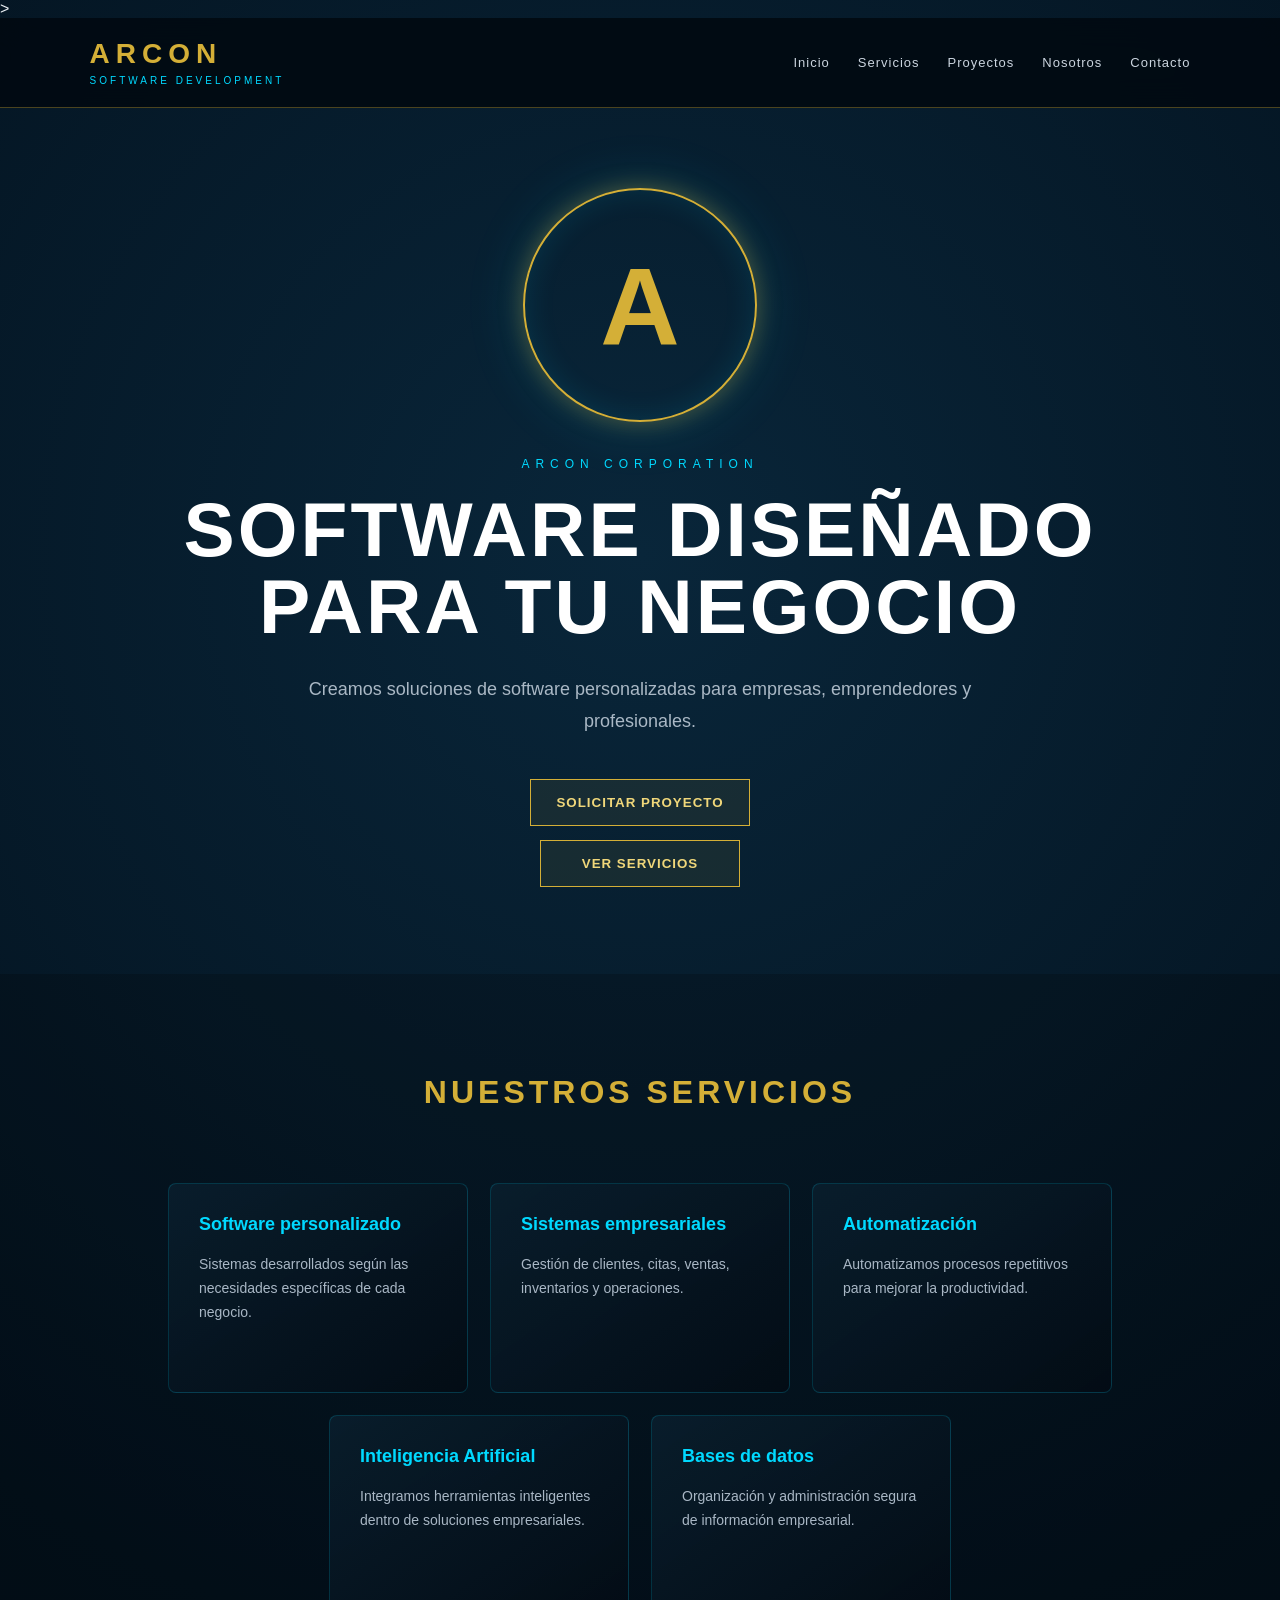
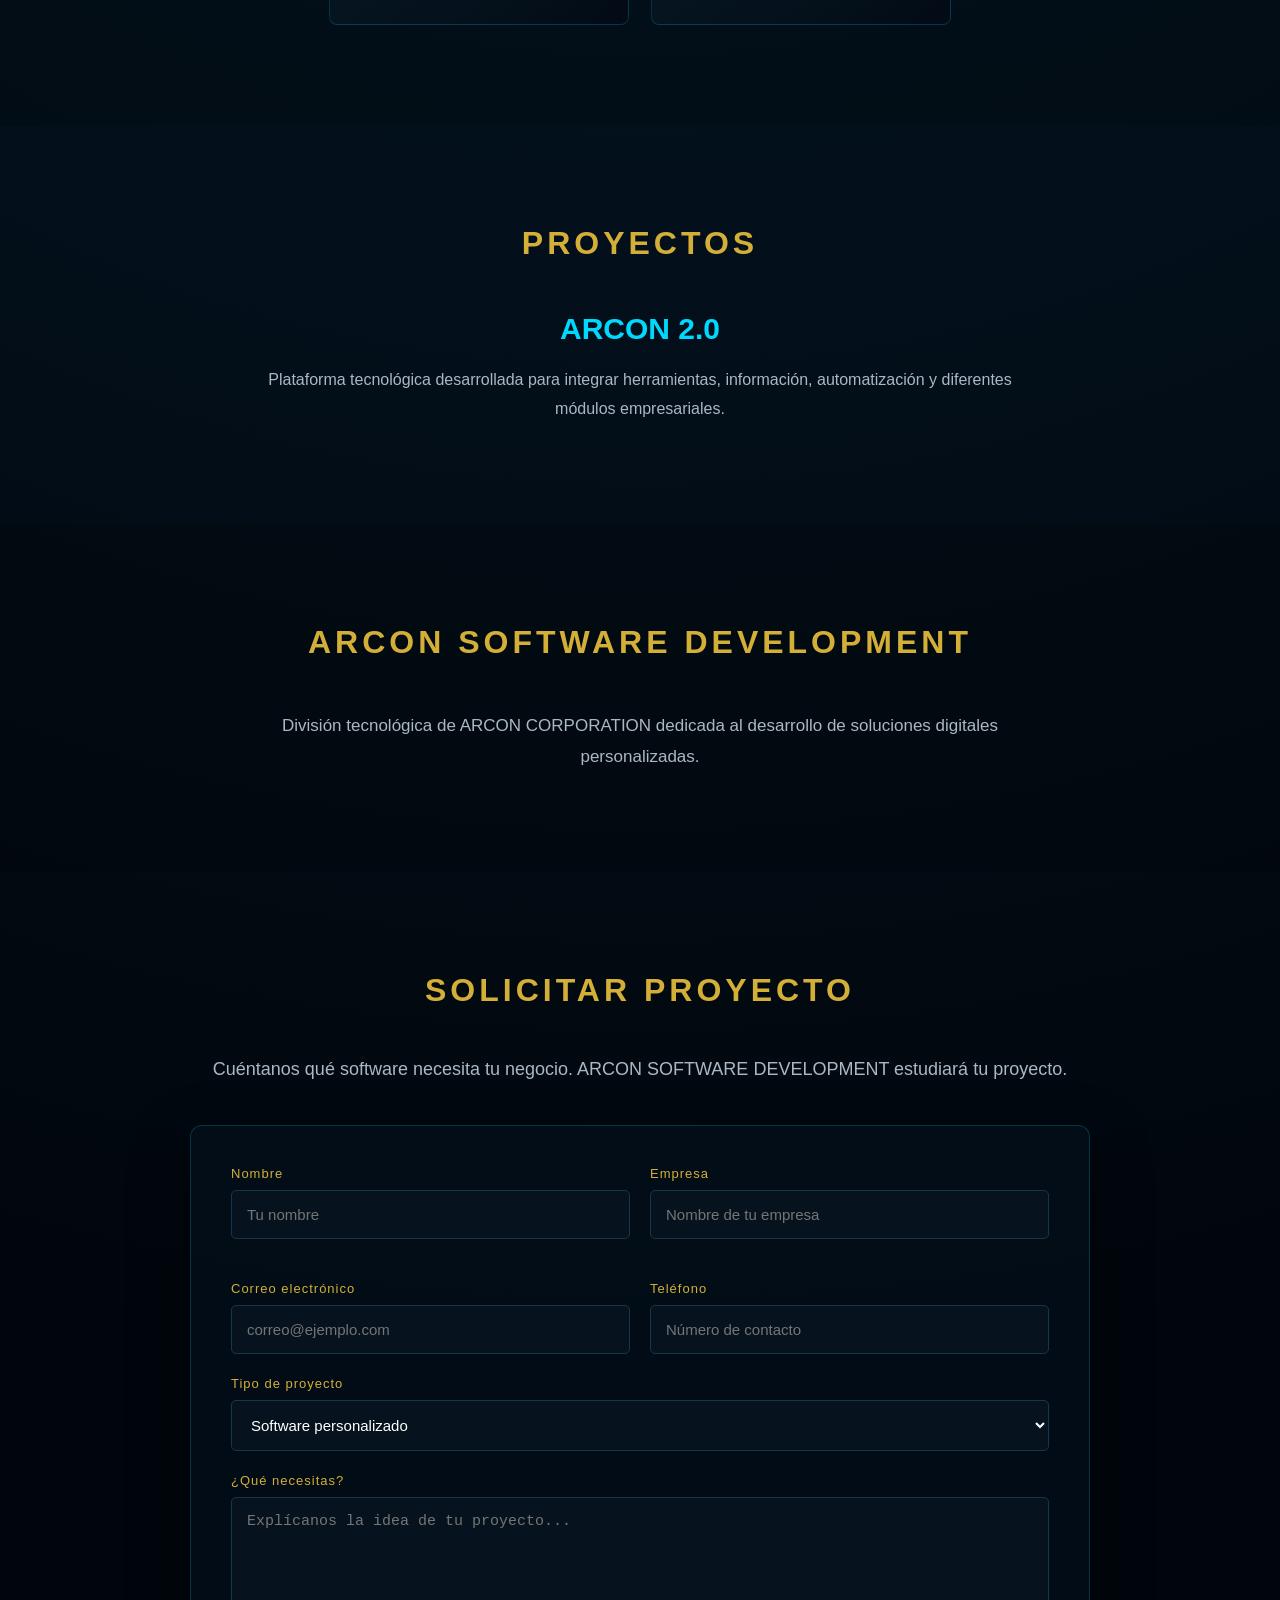
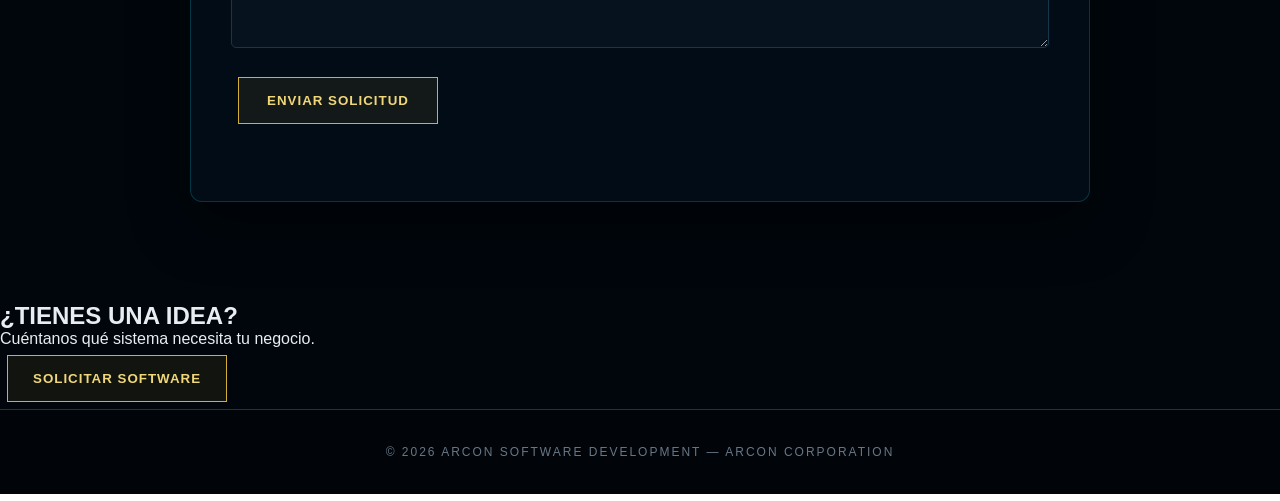
==== index.html @ f1abf3bc "Add files via upload" ====
<!DOCTYPE html>
<html lang="es">
<head>
<head>

    <meta charset="UTF-8">

    <meta
        name="viewport"
        content="width=device-width, initial-scale=1.0"
    >

    <title>
        ARCON Software Development | Software Personalizado
    </title>

    <meta
        name="description"
        content="ARCON Software Development desarrolla software personalizado, sistemas empresariales, automatización, bases de datos y soluciones tecnológicas para empresas y emprendedores."
    >

    <meta
        name="robots"
        content="index, follow"
    >

    <meta
        name="author"
        content="ARCON SOFTWARE DEVELOPMENT"
    >

    <link
        rel="canonical"
        href="https://maduroalcantaraempresasarcon-code.github.io/arcon-software/"
    >

    <!-- Open Graph -->

    <meta
        property="og:title"
        content="ARCON Software Development"
    >

    <meta
        property="og:description"
        content="Software personalizado y soluciones tecnológicas para empresas y emprendedores."
    >

    <meta
        property="og:type"
        content="website"
    >

    <meta
        property="og:url"
        content="https://maduroalcantaraempresasarcon-code.github.io/arcon-software/"
    >

    <!-- Diseño -->

    <link
        rel="stylesheet"
        href="style.css"
    >

</head>
    >
</head>

<body>

    <!-- ==========================================
         ARCON SOFTWARE DEVELOPMENT
         ========================================== -->

    <header>

        <div>
            <h2>ARCON</h2>
            <span>SOFTWARE DEVELOPMENT</span>
        </div>

        <nav>
            <a href="#inicio">Inicio</a>
            <a href="#servicios">Servicios</a>
            <a href="#proyectos">Proyectos</a>
            <a href="#nosotros">Nosotros</a>
            <a href="#contacto">Contacto</a>
        </nav>

    </header>


    <!-- PORTADA -->

    <main id="inicio">

        <section>

            <p>ARCON CORPORATION</p>

            <h1>
                SOFTWARE DISEÑADO
                PARA TU NEGOCIO
            </h1>

            <p>
                Creamos soluciones de software personalizadas
                para empresas, emprendedores y profesionales.
            </p>

            <button>
                SOLICITAR PROYECTO
            </button>

            <button>
                VER SERVICIOS
            </button>

        </section>


        <!-- SERVICIOS -->

        <section id="servicios">

            <h2>NUESTROS SERVICIOS</h2>

            <article>
                <h3>Software personalizado</h3>
                <p>
                    Sistemas desarrollados según las necesidades
                    específicas de cada negocio.
                </p>
            </article>

            <article>
                <h3>Sistemas empresariales</h3>
                <p>
                    Gestión de clientes, citas, ventas,
                    inventarios y operaciones.
                </p>
            </article>

            <article>
                <h3>Automatización</h3>
                <p>
                    Automatizamos procesos repetitivos para
                    mejorar la productividad.
                </p>
            </article>

            <article>
                <h3>Inteligencia Artificial</h3>
                <p>
                    Integramos herramientas inteligentes
                    dentro de soluciones empresariales.
                </p>
            </article>

            <article>
                <h3>Bases de datos</h3>
                <p>
                    Organización y administración segura
                    de información empresarial.
                </p>
            </article>

        </section>


        <!-- PROYECTOS -->

        <section id="proyectos">

            <h2>PROYECTOS</h2>

            <h3>ARCON 2.0</h3>

            <p>
                Plataforma tecnológica desarrollada para integrar
                herramientas, información, automatización y
                diferentes módulos empresariales.
            </p>

        </section>


        <!-- NOSOTROS -->

        <section id="nosotros">

            <h2>ARCON SOFTWARE DEVELOPMENT</h2>

            <p>
                División tecnológica de ARCON CORPORATION
                dedicada al desarrollo de soluciones digitales
                personalizadas.
            </p>

        </section>


        <!-- CONTACTO -->

        <section id="contacto">

    <h2>SOLICITAR PROYECTO</h2>

    <p>
        Cuéntanos qué software necesita tu negocio.
        ARCON SOFTWARE DEVELOPMENT estudiará tu proyecto.
    </p>

<form
    id="formProyecto"
    action="https://formsubmit.co/maduroalcantaraempresasarcon@gmail.com"
    method="POST"
<input
    type="hidden"
    name="_subject"
    value="Nueva solicitud - ARCON SOFTWARE DEVELOPMENT"
>

<input
    type="hidden"
    name="_template"
    value="table"
>

<input
    type="text"
    name="_honey"
    style="display:none"
>

        <div class="form-grid">

            <div class="campo">
                <label for="nombre">Nombre</label>
                <input
                    type="text"
                    id="nombre"
                    name="nombre"
                    placeholder="Tu nombre"
                    required
                >
            </div>

            <div class="campo">
                <label for="empresa">Empresa</label>
                <input
                    type="text"
                    id="empresa"
                    name="empresa"
                    placeholder="Nombre de tu empresa"
                >
            </div>

            <div class="campo">
                <label for="correo">Correo electrónico</label>
                <input
                    type="email"
                    id="correo"
                    name="correo"
                    placeholder="correo@ejemplo.com"
                    required
                >
            </div>

            <div class="campo">
                <label for="telefono">Teléfono</label>
                <input
                    type="tel"
                    id="telefono"
                    name="telefono"
                    placeholder="Número de contacto"
                >
            </div>

        </div>

        <div class="campo">

            <label for="tipoSoftware">
                Tipo de proyecto
            </label>

            <select id="tipoSoftware" name="tipoSoftware">

                <option>Software personalizado</option>
                <option>Sistema empresarial</option>
                <option>Automatización</option>
                <option>Base de datos</option>
                <option>Inteligencia Artificial</option>
                <option>Otro proyecto</option>

            </select>

        </div>

        <div class="campo">

            <label for="descripcion">
                ¿Qué necesitas?
            </label>

            <textarea
                id="descripcion"
                name="descripcion"
                rows="7"
                placeholder="Explícanos la idea de tu proyecto..."
                required
            ></textarea>

        </div>

        <button type="submit">
            ENVIAR SOLICITUD
        </button>

        <p id="mensajeFormulario"></p>

    </form>

</section>

            <h2>¿TIENES UNA IDEA?</h2>

            <p>
                Cuéntanos qué sistema necesita tu negocio.
            </p>

            <button>
                SOLICITAR SOFTWARE
            </button>

        </section>

    </main>


    <footer>

        <p>
            © 2026 ARCON SOFTWARE DEVELOPMENT
            — ARCON CORPORATION
        </p>

    </footer>

</body>
</html>
---- style.css ----
/* ==========================================================
   ARCON SOFTWARE DEVELOPMENT
   Corporate Web Interface
   ========================================================== */

* {
    margin: 0;
    padding: 0;
    box-sizing: border-box;
}

html {
    scroll-behavior: smooth;
}

body {
    background:
        radial-gradient(circle at 50% 15%, #09263a 0%, #03111d 35%, #01060c 75%);
    color: #e8edf2;
    font-family: Arial, Helvetica, sans-serif;
    min-height: 100vh;
}


/* ==========================================================
   HEADER
   ========================================================== */

header {
    min-height: 90px;

    display: flex;
    align-items: center;
    justify-content: space-between;

    padding: 18px 7%;

    background: rgba(2, 10, 18, 0.92);

    border-bottom: 1px solid rgba(212, 175, 55, 0.35);

    position: sticky;
    top: 0;
    z-index: 1000;

    backdrop-filter: blur(15px);
}

header h2 {
    color: #d4af37;
    font-size: 28px;
    letter-spacing: 6px;
}

header span {
    color: #00d9ff;
    font-size: 10px;
    letter-spacing: 3px;
}

nav {
    display: flex;
    gap: 28px;
}

nav a {
    color: #cbd5df;
    text-decoration: none;

    font-size: 13px;
    letter-spacing: 1px;

    transition: 0.3s;
}

nav a:hover {
    color: #00d9ff;
}


/* ==========================================================
   PORTADA
   ========================================================== */

#inicio {
    width: 100%;
}

#inicio > section:first-child {
    min-height: 720px;

    display: flex;
    flex-direction: column;

    align-items: center;
    justify-content: center;

    text-align: center;

    padding: 80px 20px;

    position: relative;
}


/* ARO TECNOLÓGICO */

#inicio > section:first-child::before {
    content: "A";

    width: 230px;
    height: 230px;

    display: flex;
    align-items: center;
    justify-content: center;

    margin-bottom: 35px;

    border-radius: 50%;

    border: 2px solid #d4af37;

    color: #d4af37;

    font-size: 110px;
    font-weight: bold;

    box-shadow:
        0 0 25px rgba(212, 175, 55, 0.35),
        0 0 60px rgba(0, 217, 255, 0.15),
        inset 0 0 30px rgba(0, 217, 255, 0.12);
}

#inicio > section:first-child > p:first-of-type {
    color: #00d9ff;

    font-size: 12px;
    letter-spacing: 6px;

    margin-bottom: 20px;
}

h1 {
    max-width: 950px;

    color: white;

    font-size: clamp(42px, 6vw, 80px);

    line-height: 1;

    letter-spacing: 3px;

    margin-bottom: 28px;
}

#inicio > section:first-child > p:nth-of-type(2) {
    max-width: 720px;

    color: #aab8c5;

    font-size: 18px;
    line-height: 1.8;

    margin-bottom: 35px;
}


/* ==========================================================
   BOTONES
   ========================================================== */

button {
    min-width: 200px;

    padding: 15px 25px;

    margin: 7px;

    border: 1px solid #d4af37;

    background: rgba(212, 175, 55, 0.08);

    color: #f0d77a;

    font-weight: bold;

    letter-spacing: 1px;

    cursor: pointer;

    transition: 0.3s;
}

button:hover {
    background: #d4af37;
    color: #05080c;

    box-shadow: 0 0 25px rgba(212, 175, 55, 0.45);

    transform: translateY(-3px);
}


/* ==========================================================
   SECCIONES
   ========================================================== */

#servicios,
#proyectos,
#nosotros,
#contacto {
    padding: 100px 8%;
}

section > h2 {
    color: #d4af37;

    text-align: center;

    font-size: 32px;

    letter-spacing: 4px;

    margin-bottom: 50px;
}


/* ==========================================================
   SERVICIOS
   ========================================================== */

#servicios {
    background: rgba(0, 0, 0, 0.20);

    display: flex;
    flex-wrap: wrap;

    justify-content: center;

    gap: 22px;
}

#servicios h2 {
    width: 100%;
}

#servicios article {
    width: 300px;
    min-height: 210px;

    padding: 30px;

    background:
        linear-gradient(
            145deg,
            rgba(10, 31, 46, 0.85),
            rgba(3, 12, 21, 0.95)
        );

    border: 1px solid rgba(0, 217, 255, 0.18);

    border-radius: 8px;

    transition: 0.35s;
}

#servicios article:hover {
    transform: translateY(-8px);

    border-color: #d4af37;

    box-shadow:
        0 15px 35px rgba(0, 0, 0, 0.35),
        0 0 20px rgba(0, 217, 255, 0.08);
}

#servicios h3 {
    color: #00d9ff;

    font-size: 18px;

    margin-bottom: 18px;
}

#servicios article p {
    color: #a9b7c5;

    line-height: 1.7;

    font-size: 14px;
}


/* ==========================================================
   PROYECTOS
   ========================================================== */

#proyectos {
    text-align: center;
}

#proyectos h3 {
    color: #00d9ff;

    font-size: 30px;

    margin-bottom: 20px;
}

#proyectos p {
    max-width: 750px;

    margin: auto;

    color: #aab8c5;

    line-height: 1.8;
}


/* ==========================================================
   NOSOTROS
   ========================================================== */

#nosotros {
    text-align: center;

    background: rgba(0, 0, 0, 0.18);
}

#nosotros p {
    max-width: 760px;

    margin: auto;

    color: #aab8c5;

    font-size: 17px;

    line-height: 1.8;
}


/* ==========================================================
   CONTACTO
   ========================================================== */

#contacto {
    text-align: center;
}

#contacto p {
    color: #aab8c5;

    font-size: 18px;

    margin-bottom: 30px;
}


/* ==========================================================
   FOOTER
   ========================================================== */

footer {
    padding: 35px;

    text-align: center;

    background: #01050a;

    border-top: 1px solid rgba(212, 175, 55, 0.25);

    color: #687786;

    font-size: 12px;

    letter-spacing: 2px;
}


/* ==========================================================
   CELULARES
   ========================================================== */

@media (max-width: 800px) {

    header {
        flex-direction: column;
        gap: 20px;
    }

    nav {
        flex-wrap: wrap;
        justify-content: center;

        gap: 15px;
    }

    #inicio > section:first-child::before {
        width: 170px;
        height: 170px;

        font-size: 80px;
    }

    h1 {
        font-size: 42px;
    }

    #servicios,
    #proyectos,
    #nosotros,
    #contacto {
        padding: 70px 20px;
    }

    #servicios article {
        width: 100%;
        max-width: 420px;
    }
}

/* ==========================================================
   FORMULARIO DE PROYECTOS
   ========================================================== */

#formProyecto {
    width: 100%;
    max-width: 900px;

    margin: 45px auto 0;

    padding: 40px;

    text-align: left;

    background: rgba(3, 15, 25, 0.85);

    border: 1px solid rgba(0, 217, 255, 0.20);

    border-radius: 12px;

    box-shadow: 0 20px 60px rgba(0, 0, 0, 0.35);
}

.form-grid {
    display: grid;

    grid-template-columns:
        repeat(2, minmax(0, 1fr));

    gap: 20px;
}

.campo {
    display: flex;
    flex-direction: column;

    margin-bottom: 22px;
}

.campo label {
    color: #d4af37;

    margin-bottom: 9px;

    font-size: 13px;

    letter-spacing: 1px;
}

.campo input,
.campo select,
.campo textarea {
    width: 100%;

    padding: 15px;

    background: #06131e;

    border: 1px solid #17364a;

    border-radius: 5px;

    color: white;

    font-size: 15px;

    outline: none;

    transition: 0.3s;
}

.campo input:focus,
.campo select:focus,
.campo textarea:focus {
    border-color: #00d9ff;

    box-shadow:
        0 0 15px rgba(0, 217, 255, 0.12);
}

.campo textarea {
    resize: vertical;
}

#mensajeFormulario {
    margin-top: 20px;

    color: #00d9ff;

    text-align: center;
}

@media (max-width: 700px) {

    .form-grid {
        grid-template-columns: 1fr;
    }

    #formProyecto {
        padding: 25px;
    }
}
/* ==========================================================
   ARCON SOFTWARE
   PÁGINA DE CONFIRMACIÓN
   ========================================================== */

.pagina-gracias {
    min-height: 100vh;

    display: flex;
    align-items: center;
    justify-content: center;

    padding: 30px;

    background:
        radial-gradient(
            circle at center,
            #09263a 0%,
            #03111d 40%,
            #01060c 80%
        );
}

.confirmacion-arcon {
    width: 100%;
    max-width: 750px;

    padding: 60px 40px;

    text-align: center;

    background: rgba(3, 15, 25, 0.88);

    border: 1px solid rgba(212, 175, 55, 0.35);

    border-radius: 15px;

    box-shadow:
        0 25px 80px rgba(0, 0, 0, 0.50),
        0 0 40px rgba(0, 217, 255, 0.08);
}

.logo-confirmacion {
    width: 110px;
    height: 110px;

    margin: 0 auto 25px;

    display: flex;
    align-items: center;
    justify-content: center;

    border: 2px solid #d4af37;
    border-radius: 50%;

    color: #d4af37;

    font-size: 55px;
    font-weight: bold;

    box-shadow:
        0 0 30px rgba(212, 175, 55, 0.25);
}

.corporation {
    color: #00d9ff;

    font-size: 11px;
    letter-spacing: 5px;

    margin-bottom: 20px;
}

.confirmacion-arcon h1 {
    color: #ffffff;

    font-size: clamp(32px, 6vw, 55px);

    letter-spacing: 3px;

    margin-bottom: 25px;
}

.check-arcon {
    color: #00d9ff;

    font-size: 55px;

    margin-bottom: 25px;
}

.mensaje-confirmacion {
    color: #d5dee6;

    font-size: 18px;

    line-height: 1.7;

    margin-bottom: 15px;
}

.mensaje-confirmacion strong {
    color: #d4af37;
}

.mensaje-secundario {
    max-width: 600px;

    margin: 0 auto 40px;

    color: #8999a8;

    line-height: 1.8;
}

.boton-arcon {
    display: inline-block;

    padding: 16px 30px;

    border: 1px solid #d4af37;

    color: #f0d77a;

    text-decoration: none;

    font-size: 13px;
    font-weight: bold;

    letter-spacing: 2px;

    transition: 0.3s;
}

.boton-arcon:hover {
    background: #d4af37;

    color: #05080c;

    box-shadow:
        0 0 25px rgba(212, 175, 55, 0.40);

    transform: translateY(-3px);
}
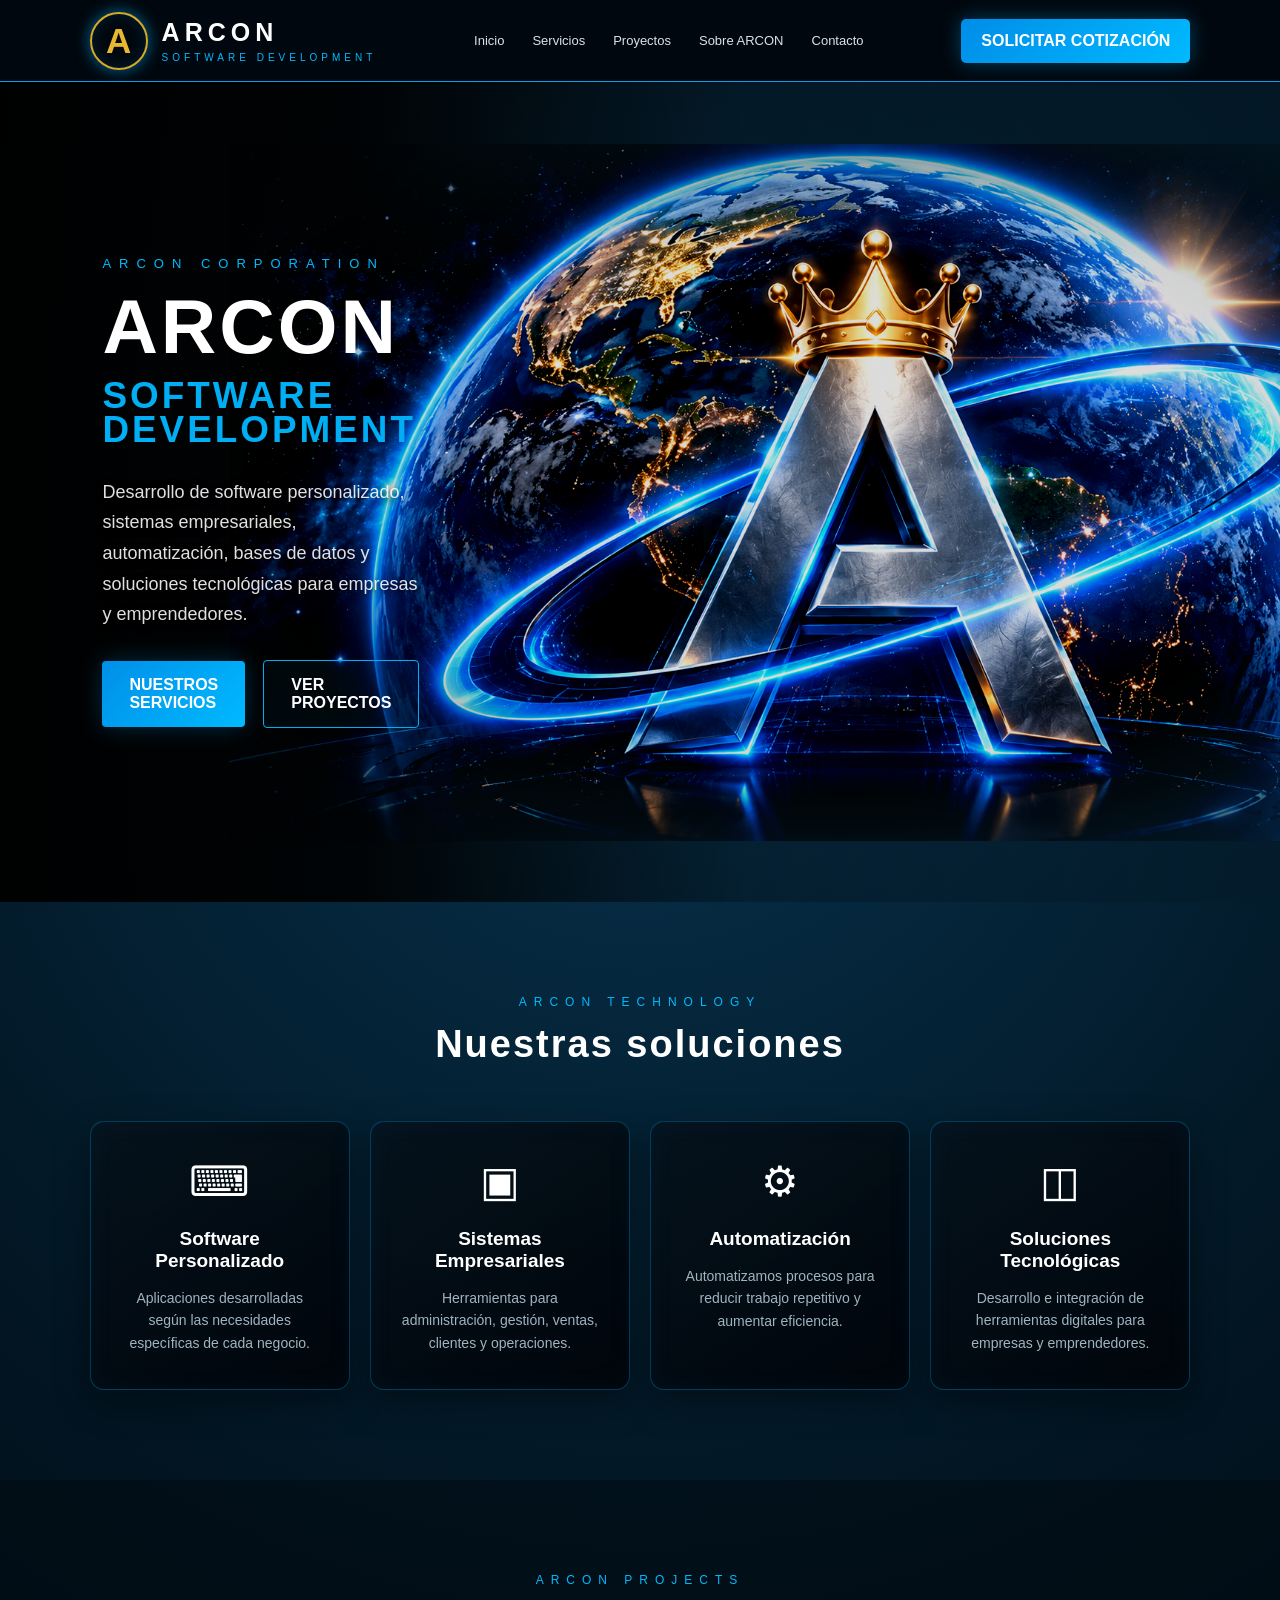
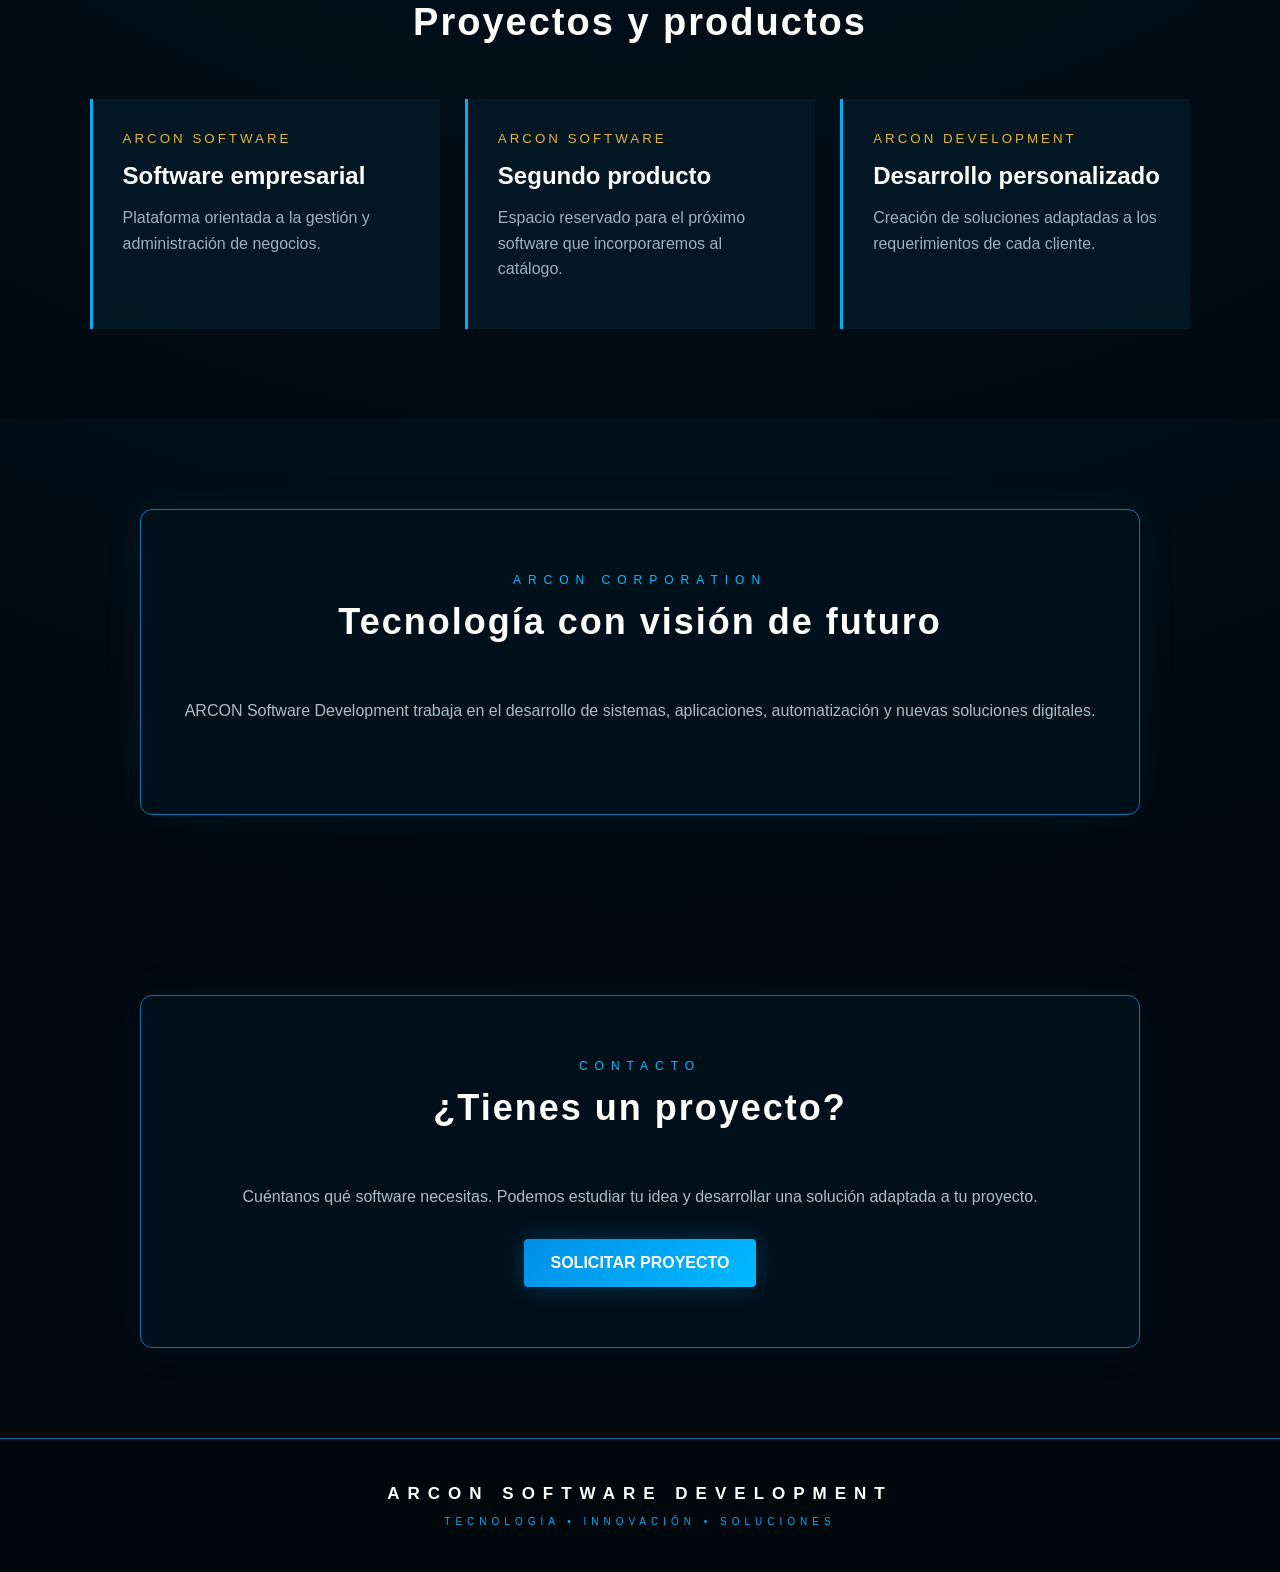
==== commit 67f46572: "Publicar nueva version ARCON Software Development" ====
--- a/index.html
+++ b/index.html
@@ -1,353 +1,899 @@
-<!DOCTYPE html>
-<html lang="es">
-<head>
-<head>
-
-    <meta charset="UTF-8">
-
-    <meta
-        name="viewport"
-        content="width=device-width, initial-scale=1.0"
-    >
-
-    <title>
-        ARCON Software Development | Software Personalizado
-    </title>
-
-    <meta
-        name="description"
-        content="ARCON Software Development desarrolla software personalizado, sistemas empresariales, automatización, bases de datos y soluciones tecnológicas para empresas y emprendedores."
-    >
-
-    <meta
-        name="robots"
-        content="index, follow"
-    >
-
-    <meta
-        name="author"
-        content="ARCON SOFTWARE DEVELOPMENT"
-    >
-
-    <link
-        rel="canonical"
-        href="https://maduroalcantaraempresasarcon-code.github.io/arcon-software/"
-    >
-
-    <!-- Open Graph -->
-
-    <meta
-        property="og:title"
-        content="ARCON Software Development"
-    >
-
-    <meta
-        property="og:description"
-        content="Software personalizado y soluciones tecnológicas para empresas y emprendedores."
-    >
-
-    <meta
-        property="og:type"
-        content="website"
-    >
-
-    <meta
-        property="og:url"
-        content="https://maduroalcantaraempresasarcon-code.github.io/arcon-software/"
-    >
-
-    <!-- Diseño -->
-
-    <link
-        rel="stylesheet"
-        href="style.css"
-    >
-
-</head>
-    >
-</head>
-
-<body>
-
-    <!-- ==========================================
-         ARCON SOFTWARE DEVELOPMENT
-         ========================================== -->
-
-    <header>
-
-        <div>
-            <h2>ARCON</h2>
-            <span>SOFTWARE DEVELOPMENT</span>
-        </div>
-
-        <nav>
-            <a href="#inicio">Inicio</a>
-            <a href="#servicios">Servicios</a>
-            <a href="#proyectos">Proyectos</a>
-            <a href="#nosotros">Nosotros</a>
-            <a href="#contacto">Contacto</a>
-        </nav>
-
-    </header>
-
-
-    <!-- PORTADA -->
-
-    <main id="inicio">
-
-        <section>
-
-            <p>ARCON CORPORATION</p>
-
-            <h1>
-                SOFTWARE DISEÑADO
-                PARA TU NEGOCIO
-            </h1>
-
-            <p>
-                Creamos soluciones de software personalizadas
-                para empresas, emprendedores y profesionales.
-            </p>
-
-            <button>
-                SOLICITAR PROYECTO
-            </button>
-
-            <button>
-                VER SERVICIOS
-            </button>
-
-        </section>
-
-
-        <!-- SERVICIOS -->
-
-        <section id="servicios">
-
-            <h2>NUESTROS SERVICIOS</h2>
-
-            <article>
-                <h3>Software personalizado</h3>
-                <p>
-                    Sistemas desarrollados según las necesidades
-                    específicas de cada negocio.
-                </p>
-            </article>
-
-            <article>
-                <h3>Sistemas empresariales</h3>
-                <p>
-                    Gestión de clientes, citas, ventas,
-                    inventarios y operaciones.
-                </p>
-            </article>
-
-            <article>
-                <h3>Automatización</h3>
-                <p>
-                    Automatizamos procesos repetitivos para
-                    mejorar la productividad.
-                </p>
-            </article>
-
-            <article>
-                <h3>Inteligencia Artificial</h3>
-                <p>
-                    Integramos herramientas inteligentes
-                    dentro de soluciones empresariales.
-                </p>
-            </article>
-
-            <article>
-                <h3>Bases de datos</h3>
-                <p>
-                    Organización y administración segura
-                    de información empresarial.
-                </p>
-            </article>
-
-        </section>
-
-
-        <!-- PROYECTOS -->
-
-        <section id="proyectos">
-
-            <h2>PROYECTOS</h2>
-
-            <h3>ARCON 2.0</h3>
-
-            <p>
-                Plataforma tecnológica desarrollada para integrar
-                herramientas, información, automatización y
-                diferentes módulos empresariales.
-            </p>
-
-        </section>
-
-
-        <!-- NOSOTROS -->
-
-        <section id="nosotros">
-
-            <h2>ARCON SOFTWARE DEVELOPMENT</h2>
-
-            <p>
-                División tecnológica de ARCON CORPORATION
-                dedicada al desarrollo de soluciones digitales
-                personalizadas.
-            </p>
-
-        </section>
-
-
-        <!-- CONTACTO -->
-
-        <section id="contacto">
-
-    <h2>SOLICITAR PROYECTO</h2>
-
-    <p>
-        Cuéntanos qué software necesita tu negocio.
-        ARCON SOFTWARE DEVELOPMENT estudiará tu proyecto.
-    </p>
-
-<form
-    id="formProyecto"
-    action="https://formsubmit.co/maduroalcantaraempresasarcon@gmail.com"
-    method="POST"
-<input
-    type="hidden"
-    name="_subject"
-    value="Nueva solicitud - ARCON SOFTWARE DEVELOPMENT"
->
-
-<input
-    type="hidden"
-    name="_template"
-    value="table"
->
-
-<input
-    type="text"
-    name="_honey"
-    style="display:none"
->
-
-        <div class="form-grid">
-
-            <div class="campo">
-                <label for="nombre">Nombre</label>
-                <input
-                    type="text"
-                    id="nombre"
-                    name="nombre"
-                    placeholder="Tu nombre"
-                    required
-                >
-            </div>
-
-            <div class="campo">
-                <label for="empresa">Empresa</label>
-                <input
-                    type="text"
-                    id="empresa"
-                    name="empresa"
-                    placeholder="Nombre de tu empresa"
-                >
-            </div>
-
-            <div class="campo">
-                <label for="correo">Correo electrónico</label>
-                <input
-                    type="email"
-                    id="correo"
-                    name="correo"
-                    placeholder="correo@ejemplo.com"
-                    required
-                >
-            </div>
-
-            <div class="campo">
-                <label for="telefono">Teléfono</label>
-                <input
-                    type="tel"
-                    id="telefono"
-                    name="telefono"
-                    placeholder="Número de contacto"
-                >
-            </div>
-
-        </div>
-
-        <div class="campo">
-
-            <label for="tipoSoftware">
-                Tipo de proyecto
-            </label>
-
-            <select id="tipoSoftware" name="tipoSoftware">
-
-                <option>Software personalizado</option>
-                <option>Sistema empresarial</option>
-                <option>Automatización</option>
-                <option>Base de datos</option>
-                <option>Inteligencia Artificial</option>
-                <option>Otro proyecto</option>
-
-            </select>
-
-        </div>
-
-        <div class="campo">
-
-            <label for="descripcion">
-                ¿Qué necesitas?
-            </label>
-
-            <textarea
-                id="descripcion"
-                name="descripcion"
-                rows="7"
-                placeholder="Explícanos la idea de tu proyecto..."
-                required
-            ></textarea>
-
-        </div>
-
-        <button type="submit">
-            ENVIAR SOLICITUD
-        </button>
-
-        <p id="mensajeFormulario"></p>
-
-    </form>
-
-</section>
-
-            <h2>¿TIENES UNA IDEA?</h2>
-
-            <p>
-                Cuéntanos qué sistema necesita tu negocio.
-            </p>
-
-            <button>
-                SOLICITAR SOFTWARE
-            </button>
-
-        </section>
-
-    </main>
-
-
-    <footer>
-
-        <p>
-            © 2026 ARCON SOFTWARE DEVELOPMENT
-            — ARCON CORPORATION
-        </p>
-
-    </footer>
-
-</body>
+<!DOCTYPE html>
+<html lang="es">
+
+<head>
+    <meta charset="UTF-8">
+
+    <meta
+        name="viewport"
+        content="width=device-width, initial-scale=1.0"
+    >
+
+    <title>ARCON Software Development | Software Personalizado</title>
+
+    <meta
+        name="description"
+        content="ARCON Software Development desarrolla software personalizado, sistemas empresariales, automatización y soluciones tecnológicas."
+    >
+
+    <style>
+        * {
+            margin: 0;
+            padding: 0;
+            box-sizing: border-box;
+        }
+
+        html {
+            scroll-behavior: smooth;
+        }
+
+        body {
+            font-family: Arial, Helvetica, sans-serif;
+            background:
+                radial-gradient(circle at 50% 20%, #07324d 0%, #021522 35%, #00070d 75%);
+            color: white;
+            min-height: 100vh;
+        }
+
+        /* =========================
+           HEADER
+        ========================== */
+
+        header {
+            min-height: 82px;
+            padding: 0 7%;
+            display: flex;
+            align-items: center;
+            justify-content: space-between;
+            background: rgba(0, 7, 13, 0.94);
+            border-bottom: 1px solid #0b9fe8;
+            position: sticky;
+            top: 0;
+            z-index: 1000;
+            backdrop-filter: blur(12px);
+        }
+
+        .brand {
+            display: flex;
+            align-items: center;
+            gap: 14px;
+        }
+
+        .brand-logo {
+            width: 58px;
+            height: 58px;
+            border: 2px solid #d7a927;
+            border-radius: 50%;
+            display: flex;
+            align-items: center;
+            justify-content: center;
+            font-size: 35px;
+            font-weight: 900;
+            color: #e7b82f;
+            box-shadow:
+                0 0 15px rgba(0, 174, 255, .6),
+                inset 0 0 15px rgba(0, 174, 255, .15);
+        }
+
+        .brand h1 {
+            font-size: 25px;
+            letter-spacing: 5px;
+        }
+
+        .brand p {
+            color: #00baff;
+            font-size: 10px;
+            letter-spacing: 4px;
+            margin-top: 5px;
+        }
+
+        nav {
+            display: flex;
+            align-items: center;
+            gap: 28px;
+        }
+
+        nav a {
+            color: #d5e4ed;
+            text-decoration: none;
+            font-size: 13px;
+            transition: .3s;
+        }
+
+        nav a:hover {
+            color: #00baff;
+        }
+
+        .quote-btn {
+            padding: 13px 20px;
+            border-radius: 5px;
+            background: linear-gradient(135deg, #008de8, #00baff);
+            color: white;
+            text-decoration: none;
+            font-weight: bold;
+            box-shadow: 0 0 20px rgba(0, 174, 255, .35);
+        }
+
+        /* =========================
+           HERO
+        ========================== */
+
+        .hero {
+            min-height: 680px;
+            padding: 80px 8%;
+            display: grid;
+            grid-template-columns: 1fr 1fr;
+            align-items: center;
+            gap: 60px;
+            overflow: hidden;
+        }
+
+        .hero-label {
+            color: #00baff;
+            letter-spacing: 8px;
+            font-size: 13px;
+            margin-bottom: 20px;
+        }
+
+        .hero h2 {
+            font-size: clamp(52px, 6vw, 92px);
+            line-height: .92;
+            letter-spacing: 3px;
+        }
+
+        .hero h2 span {
+            display: block;
+            color: #00aef3;
+            font-size: .48em;
+            margin-top: 17px;
+            letter-spacing: 3px;
+        }
+
+        .hero-description {
+            max-width: 620px;
+            color: #b9cad4;
+            font-size: 18px;
+            line-height: 1.7;
+            margin: 30px 0;
+        }
+
+        .hero-buttons {
+            display: flex;
+            gap: 16px;
+            flex-wrap: wrap;
+        }
+
+        .primary-btn,
+        .secondary-btn {
+            display: inline-block;
+            padding: 15px 27px;
+            text-decoration: none;
+            border-radius: 4px;
+            font-weight: bold;
+            transition: .3s;
+        }
+
+        .primary-btn {
+            color: white;
+            background: linear-gradient(135deg, #008fe8, #00baff);
+            box-shadow: 0 0 25px rgba(0, 174, 255, .25);
+        }
+
+        .secondary-btn {
+            color: white;
+            border: 1px solid #00aef3;
+            background: rgba(0, 174, 243, .04);
+        }
+
+        .primary-btn:hover,
+        .secondary-btn:hover {
+            transform: translateY(-3px);
+        }
+
+        /* =========================
+           ARCON CORE
+        ========================== */
+
+        .core-area {
+            min-height: 480px;
+            position: relative;
+            display: flex;
+            align-items: center;
+            justify-content: center;
+        }
+
+        /* ==========================================
+        PLANETA ARCON - FUSIONADO CON EL FONDO
+        ========================================== */
+
+        .arcon-planet-image {
+            width: min(900px, 58vw);
+            max-width: 100%;
+            height: auto;
+            display: block;
+
+            object-fit: contain;
+
+            /* Borra visualmente los bordes de la imagen */
+            -webkit-mask-image: radial-gradient(
+            ellipse at center,
+          black 48%,
+          rgba(0, 0, 0, 0.95) 58%,
+          rgba(0, 0, 0, 0.65) 70%,
+          rgba(0, 0, 0, 0.20) 84%,
+            transparent 100%
+        );
+
+        mask-image: radial-gradient(
+            ellipse at center,
+          black 48%,
+          rgba(0, 0, 0, 0.95) 58%,
+          rgba(0, 0, 0, 0.65) 70%,
+          rgba(0, 0, 0, 0.20) 84%,
+            transparent 100%
+        );
+
+        /* Más oscuro + integración azul */
+        filter:
+            brightness(0.82)
+            contrast(1.15)
+            saturate(1.08)
+            drop-shadow(0 0 18px rgba(0, 174, 255, 0.35))
+            drop-shadow(0 0 45px rgba(0, 174, 255, 0.15));
+
+        transition:
+        transform 0.4s ease,
+        filter 0.4s ease;
+    }
+ 
+    .arcon-planet-image:hover {
+        transform: scale(1.018);
+
+    filter:
+        brightness(0.90)
+        contrast(1.18)
+        saturate(1.12)
+        drop-shadow(0 0 22px rgba(0, 174, 255, 0.50))
+        drop-shadow(0 0 55px rgba(0, 174, 255, 0.20));
+        }
+
+        .planet {
+            width: min(430px, 75vw);
+            aspect-ratio: 1;
+            border-radius: 50%;
+            position: relative;
+
+            background:
+                radial-gradient(circle at 35% 28%,
+                    #168bd1 0%,
+                    #07507f 20%,
+                    #032a48 43%,
+                    #01111e 70%);
+
+            box-shadow:
+                0 0 30px #0079bd,
+                0 0 90px rgba(0, 174, 255, .45),
+                inset -60px -30px 80px #000;
+        }
+
+        .planet::before {
+            content: "";
+            position: absolute;
+            width: 140%;
+            height: 34%;
+            border: 5px solid #00baff;
+            border-radius: 50%;
+            top: 34%;
+            left: -20%;
+            transform: rotate(-14deg);
+            box-shadow:
+                0 0 12px #00baff,
+                0 0 35px #00baff;
+        }
+
+        .planet::after {
+            content: "";
+            position: absolute;
+            inset: 8%;
+            border-radius: 50%;
+            border: 1px solid rgba(255,255,255,.12);
+        }
+
+        .arcon-a {
+            position: absolute;
+            z-index: 4;
+            font-size: clamp(150px, 18vw, 260px);
+            font-weight: 900;
+            color: #d8dce0;
+            text-shadow:
+                0 5px 0 #68747c,
+                0 0 18px #00aef3,
+                0 0 45px #00aef3;
+        }
+
+        .crown {
+            position: absolute;
+            z-index: 5;
+            top: 11%;
+            font-size: 70px;
+            filter: drop-shadow(0 0 15px #ffb800);
+        }
+
+        /* =========================
+           SERVICES
+        ========================== */
+
+        .section {
+            padding: 90px 7%;
+        }
+
+        .section-title {
+            text-align: center;
+            margin-bottom: 55px;
+        }
+
+        .section-title span {
+            color: #00baff;
+            font-size: 12px;
+            letter-spacing: 7px;
+        }
+
+        .section-title h3 {
+            margin-top: 13px;
+            font-size: 38px;
+            letter-spacing: 2px;
+        }
+
+        .services-grid {
+            width: 100%;
+            max-width: 1300px;
+            margin: 0 auto;
+
+            display: grid;
+            grid-template-columns: repeat(4, minmax(0, 1fr));
+            gap: 20px;
+        }
+
+        .service-card {
+            min-height: 260px;
+            padding: 35px 25px;
+            text-align: center;
+
+            border: 1px solid rgba(0, 174, 255, 0.30);
+            border-radius: 14px;
+
+            background:
+                linear-gradient(
+                    145deg,
+                  rgba(5, 18, 28, 0.96),
+                  rgba(0, 5, 10, 0.98)
+                );
+
+            box-shadow:
+                inset 0 0 30px rgba(0, 174, 255, 0.04),
+                0 12px 35px rgba(0, 0, 0, 0.40);
+
+            transition:
+                transform 0.35s ease,
+                border-color 0.35s ease,
+                box-shadow 0.35s ease;
+            }
+
+        .service-card:hover {
+            transform: translateY(-8px);
+            border-color: #00baff;
+            box-shadow: 0 0 30px rgba(0, 174, 255, .18);
+        }
+
+        .service-icon {
+            font-size: 42px;
+            margin-bottom: 22px;
+        }
+
+        .service-card h4 {
+            font-size: 19px;
+            margin-bottom: 15px;
+        }
+
+        .service-card p {
+            color: #9fb4c0;
+            line-height: 1.6;
+            font-size: 14px;
+        }
+
+        /* =========================
+           PROJECTS
+        ========================== */
+
+        .projects {
+            background: rgba(0, 0, 0, .28);
+        }
+
+        .projects-grid {
+            max-width: 1200px;
+            margin: auto;
+            display: grid;
+            grid-template-columns: repeat(3, 1fr);
+            gap: 25px;
+        }
+
+        .project-card {
+            padding: 30px;
+            min-height: 230px;
+            border-left: 3px solid #00aef3;
+            background: rgba(3, 26, 40, .75);
+        }
+
+        .project-card small {
+            color: #e4b62f;
+            letter-spacing: 3px;
+        }
+
+        .project-card h4 {
+            font-size: 24px;
+            margin: 15px 0;
+        }
+
+        .project-card p {
+            color: #9eb2bd;
+            line-height: 1.6;
+        }
+
+        /* =========================
+           CONTACT
+        ========================== */
+
+        .contact-box {
+            max-width: 1000px;
+            margin: auto;
+            text-align: center;
+            padding: 60px 30px;
+            border: 1px solid #0876aa;
+            border-radius: 12px;
+            background: rgba(0, 18, 29, .8);
+            box-shadow: 0 0 40px rgba(0, 174, 255, .08);
+        }
+
+        .contact-box h3 {
+            font-size: 36px;
+            margin-bottom: 18px;
+        }
+
+        .contact-box p {
+            color: #a9bec9;
+            margin-bottom: 30px;
+            line-height: 1.6;
+        }
+
+        /* =========================
+           FOOTER
+        ========================== */
+
+        footer {
+            padding: 45px 20px;
+            text-align: center;
+            border-top: 1px solid #0876aa;
+            background: #00070c;
+        }
+
+        footer strong {
+            letter-spacing: 8px;
+            font-size: 17px;
+        }
+
+        footer p {
+            margin-top: 12px;
+            color: #00aef3;
+            letter-spacing: 5px;
+            font-size: 10px;
+        }
+
+        /* =========================
+           RESPONSIVE
+        ========================== */
+
+        @media (max-width: 950px) {
+
+            nav {
+                display: none;
+            }
+
+            .hero {
+                grid-template-columns: 1fr;
+                text-align: center;
+            }
+
+            .hero-description {
+                margin-left: auto;
+                margin-right: auto;
+            }
+
+            .hero-buttons {
+                justify-content: center;
+            }
+
+            .services-grid {
+                grid-template-columns: repeat(2, 1fr);
+            }
+
+            .projects-grid {
+                grid-template-columns: 1fr;
+            }
+        }
+
+        @media (max-width: 600px) {
+
+            header {
+                padding: 12px 5%;
+            }
+
+            .brand h1 {
+                font-size: 18px;
+            }
+
+            .brand-logo {
+                width: 48px;
+                height: 48px;
+                font-size: 28px;
+            }
+
+            .quote-btn {
+                display: none;
+            }
+
+            .hero {
+                padding: 60px 6%;
+            }
+
+            .services-grid {
+                grid-template-columns: 1fr;
+            }
+
+            .section {
+                padding: 70px 6%;
+            }
+        }
+
+        /* ==========================================
+        ARCON CORPORATION - HERO CINEMATIC V3
+        ========================================== */
+
+        .hero {
+            min-height: 820px;
+
+            background:
+                linear-gradient(
+                    90deg,
+                  rgba(0, 0, 0, 0.98) 0%,
+                  rgba(0, 0, 0, 0.90) 28%,
+                  rgba(0, 0, 0, 0.25) 58%,
+                  rgba(0, 0, 0, 0.05) 100%
+                ),
+                url("assets/arcon_hero_corporate.png");
+
+            background-size: cover;
+            background-position: center center;
+            background-repeat: no-repeat;
+
+            position: relative;
+            overflow: hidden;
+        }
+
+        /* Ocultamos el planeta viejo porque ahora
+           forma parte de la imagen de fondo */
+
+        .hero .core-area {
+            display: flex;
+        }
+
+        /* Contenido izquierdo */
+
+        .hero > div:first-child {
+            position: relative;
+            z-index: 5;
+        }
+
+        /* Mejora de contraste */
+
+        .hero-description {
+            color: rgba(255,255,255,0.88);
+            text-shadow: 0 2px 8px rgba(0,0,0,0.9);
+        }
+
+        /* Adaptación para celular */
+
+        @media (max-width: 900px) {
+
+            .hero {
+                min-height: 760px;
+
+                background-position: 62% center;
+
+                background:
+                    linear-gradient(
+                        90deg,
+                      rgba(0,0,0,0.96) 0%,
+                      rgba(0,0,0,0.82) 55%,
+                      rgba(0,0,0,0.35) 100%
+                    ),
+                    url("assets/arcon_hero_corporate.png");
+
+                background-size: cover;
+            }
+        }
+
+        /* AJUSTE FINAL HERO ARCON */
+
+        .core-area {
+            width: 55%;
+            min-height: 650px;
+            display: flex;
+            align-items: center;
+            justify-content: center;
+        }
+
+        .arcon-planet-image {
+            width: 1050px !important;
+            max-width: none !important;
+            height: auto !important;
+
+            transform: translateX(80px) scale(1.18);
+            transform-origin: center  center;
+        }
+
+        .arcon-planet-image:hover {
+            transform: translateX(80px) scale(1.08);
+        }
+
+        .hero-buttons {
+            display: flex !important;
+            flex-direction: row !important;
+            gap: 18px;
+            align-items: center;
+            flex-wrap: nowrap;
+        }
+
+    </style>
+</head>
+
+<body>
+
+<header>
+
+    <div class="brand">
+
+        <div class="brand-logo">A</div>
+
+        <div>
+            <h1>ARCON</h1>
+            <p>SOFTWARE DEVELOPMENT</p>
+        </div>
+
+    </div>
+
+    <nav>
+        <a href="#inicio">Inicio</a>
+        <a href="#servicios">Servicios</a>
+        <a href="#proyectos">Proyectos</a>
+        <a href="#nosotros">Sobre ARCON</a>
+        <a href="#contacto">Contacto</a>
+    </nav>
+
+    <a class="quote-btn" href="#contacto">
+        SOLICITAR COTIZACIÓN
+    </a>
+
+</header>
+
+
+<main>
+
+    <!-- HERO -->
+
+    <section class="hero" id="inicio">
+
+        <div>
+
+            <div class="hero-label">
+                ARCON CORPORATION
+            </div>
+
+            <h2>
+                ARCON
+                <span>SOFTWARE DEVELOPMENT</span>
+            </h2>
+
+            <p class="hero-description">
+                Desarrollo de software personalizado,
+                sistemas empresariales, automatización,
+                bases de datos y soluciones tecnológicas
+                para empresas y emprendedores.
+            </p>
+
+            <div class="hero-buttons">
+
+                <a href="#servicios" class="primary-btn">
+                    NUESTROS SERVICIOS
+                </a>
+
+                <a href="#proyectos" class="secondary-btn">
+                    VER PROYECTOS
+                </a>
+
+            </div>
+
+        </div>
+
+
+        <div class="core-area">
+            <img
+                src="assets/images/arcon_planet.png"
+                alt="ARCON Corporation Technology"
+                class="arcon-planet-image"
+            >
+</div>
+        </div>
+
+    </section>
+
+
+    <!-- SERVICIOS -->
+
+    <section class="section" id="servicios">
+
+        <div class="section-title">
+            <span>ARCON TECHNOLOGY</span>
+            <h3>Nuestras soluciones</h3>
+        </div>
+
+        <div class="services-grid">
+
+            <article class="service-card">
+                <div class="service-icon">⌨</div>
+                <h4>Software Personalizado</h4>
+                <p>
+                    Aplicaciones desarrolladas según
+                    las necesidades específicas de cada negocio.
+                </p>
+            </article>
+
+            <article class="service-card">
+                <div class="service-icon">▣</div>
+                <h4>Sistemas Empresariales</h4>
+                <p>
+                    Herramientas para administración,
+                    gestión, ventas, clientes y operaciones.
+                </p>
+            </article>
+
+            <article class="service-card">
+                <div class="service-icon">⚙</div>
+                <h4>Automatización</h4>
+                <p>
+                    Automatizamos procesos para reducir
+                    trabajo repetitivo y aumentar eficiencia.
+                </p>
+            </article>
+
+            <article class="service-card">
+                <div class="service-icon">◫</div>
+                <h4>Soluciones Tecnológicas</h4>
+                <p>
+                    Desarrollo e integración de herramientas
+                    digitales para empresas y emprendedores.
+                </p>
+            </article>
+
+        </div>
+
+    </section>
+
+
+    <!-- PROYECTOS -->
+
+    <section class="section projects" id="proyectos">
+
+        <div class="section-title">
+            <span>ARCON PROJECTS</span>
+            <h3>Proyectos y productos</h3>
+        </div>
+
+        <div class="projects-grid">
+
+            <article class="project-card">
+                <small>ARCON SOFTWARE</small>
+                <h4>Software empresarial</h4>
+                <p>
+                    Plataforma orientada a la gestión
+                    y administración de negocios.
+                </p>
+            </article>
+
+            <article class="project-card">
+                <small>ARCON SOFTWARE</small>
+                <h4>Segundo producto</h4>
+                <p>
+                    Espacio reservado para el próximo
+                    software que incorporaremos al catálogo.
+                </p>
+            </article>
+
+            <article class="project-card">
+                <small>ARCON DEVELOPMENT</small>
+                <h4>Desarrollo personalizado</h4>
+                <p>
+                    Creación de soluciones adaptadas
+                    a los requerimientos de cada cliente.
+                </p>
+            </article>
+
+        </div>
+
+    </section>
+
+
+    <!-- SOBRE ARCON -->
+
+    <section class="section" id="nosotros">
+
+        <div class="contact-box">
+
+            <div class="section-title">
+                <span>ARCON CORPORATION</span>
+                <h3>Tecnología con visión de futuro</h3>
+            </div>
+
+            <p>
+                ARCON Software Development trabaja en el
+                desarrollo de sistemas, aplicaciones,
+                automatización y nuevas soluciones digitales.
+            </p>
+
+        </div>
+
+    </section>
+
+
+    <!-- CONTACTO -->
+
+    <section class="section" id="contacto">
+
+        <div class="contact-box">
+
+            <div class="section-title">
+                <span>CONTACTO</span>
+                <h3>¿Tienes un proyecto?</h3>
+            </div>
+
+            <p>
+                Cuéntanos qué software necesitas.
+                Podemos estudiar tu idea y desarrollar
+                una solución adaptada a tu proyecto.
+            </p>
+
+            <a
+                class="primary-btn"
+                href="mailto:TU-CORREO-AQUI"
+            >
+                SOLICITAR PROYECTO
+            </a>
+
+        </div>
+
+    </section>
+
+</main>
+
+
+<footer>
+
+    <strong>ARCON SOFTWARE DEVELOPMENT</strong>
+
+    <p>
+        TECNOLOGÍA • INNOVACIÓN • SOLUCIONES
+    </p>
+
+</footer>
+
+</body>
 </html>
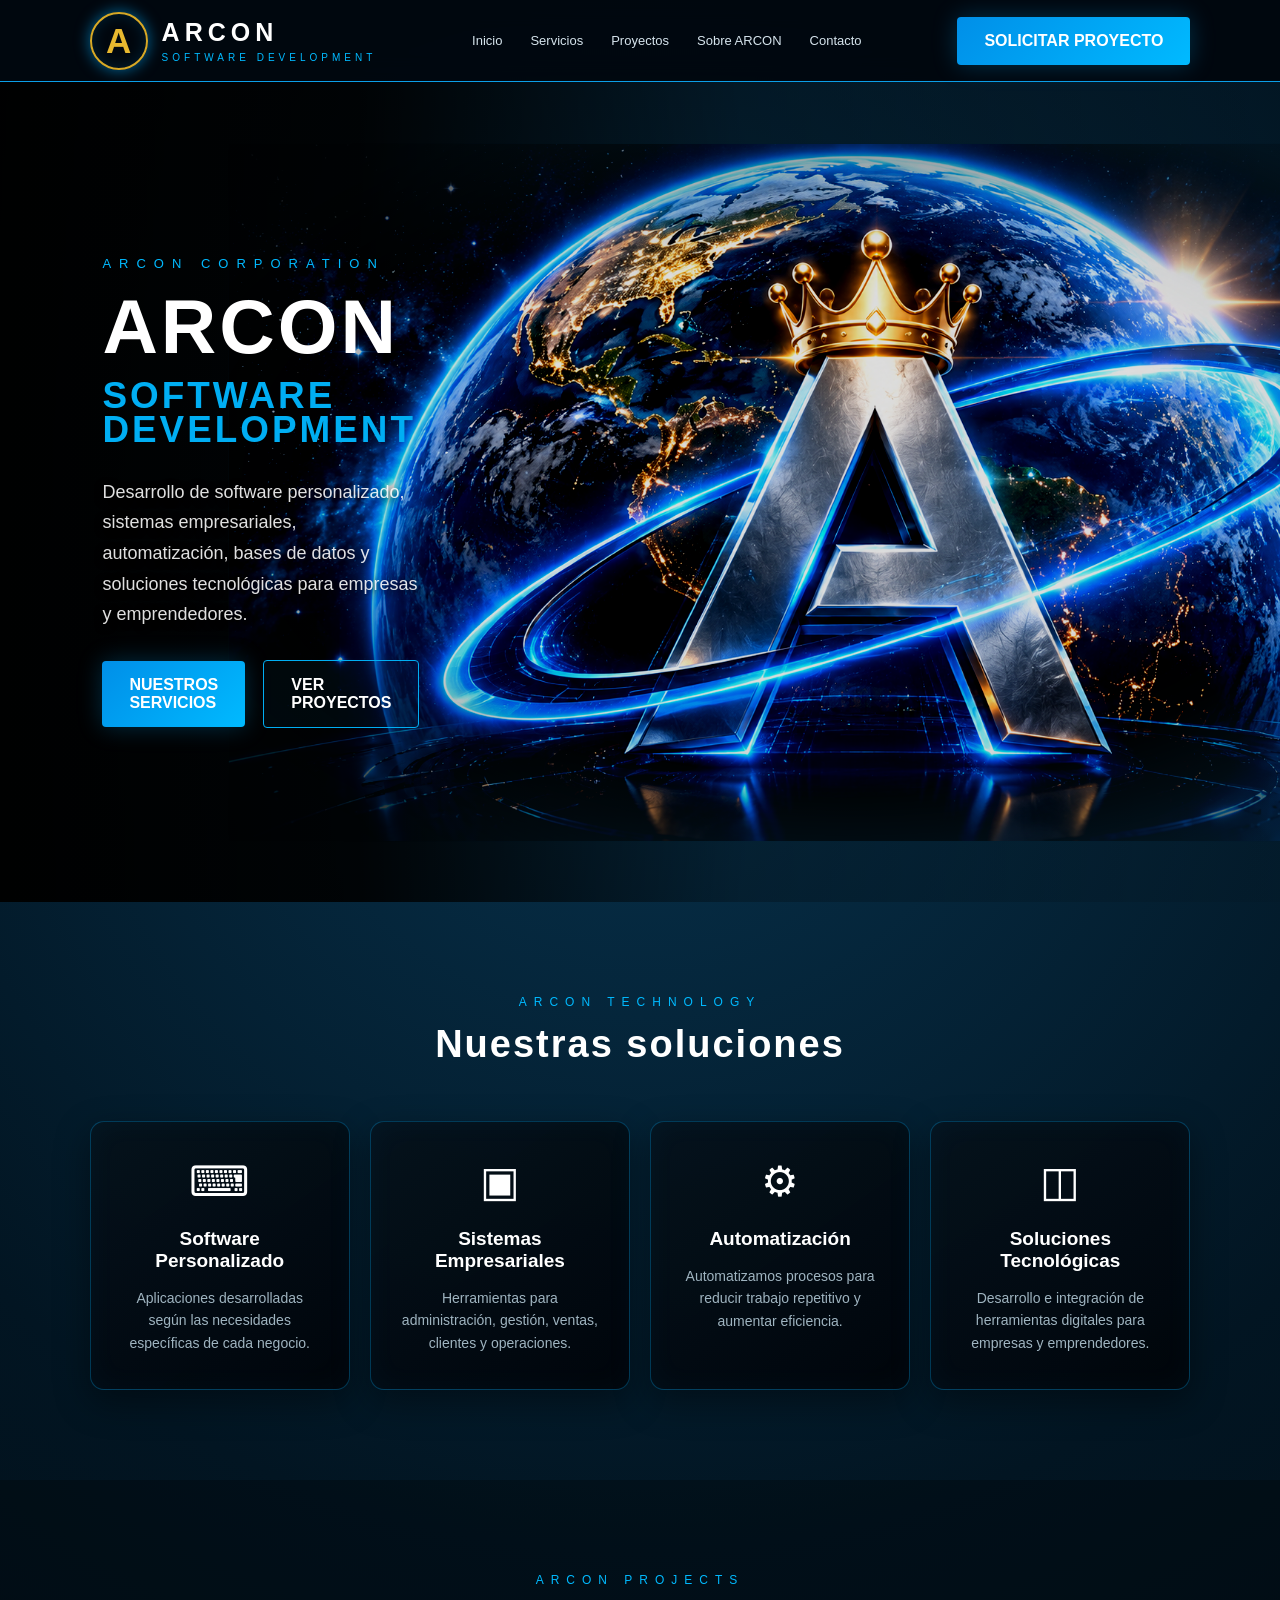
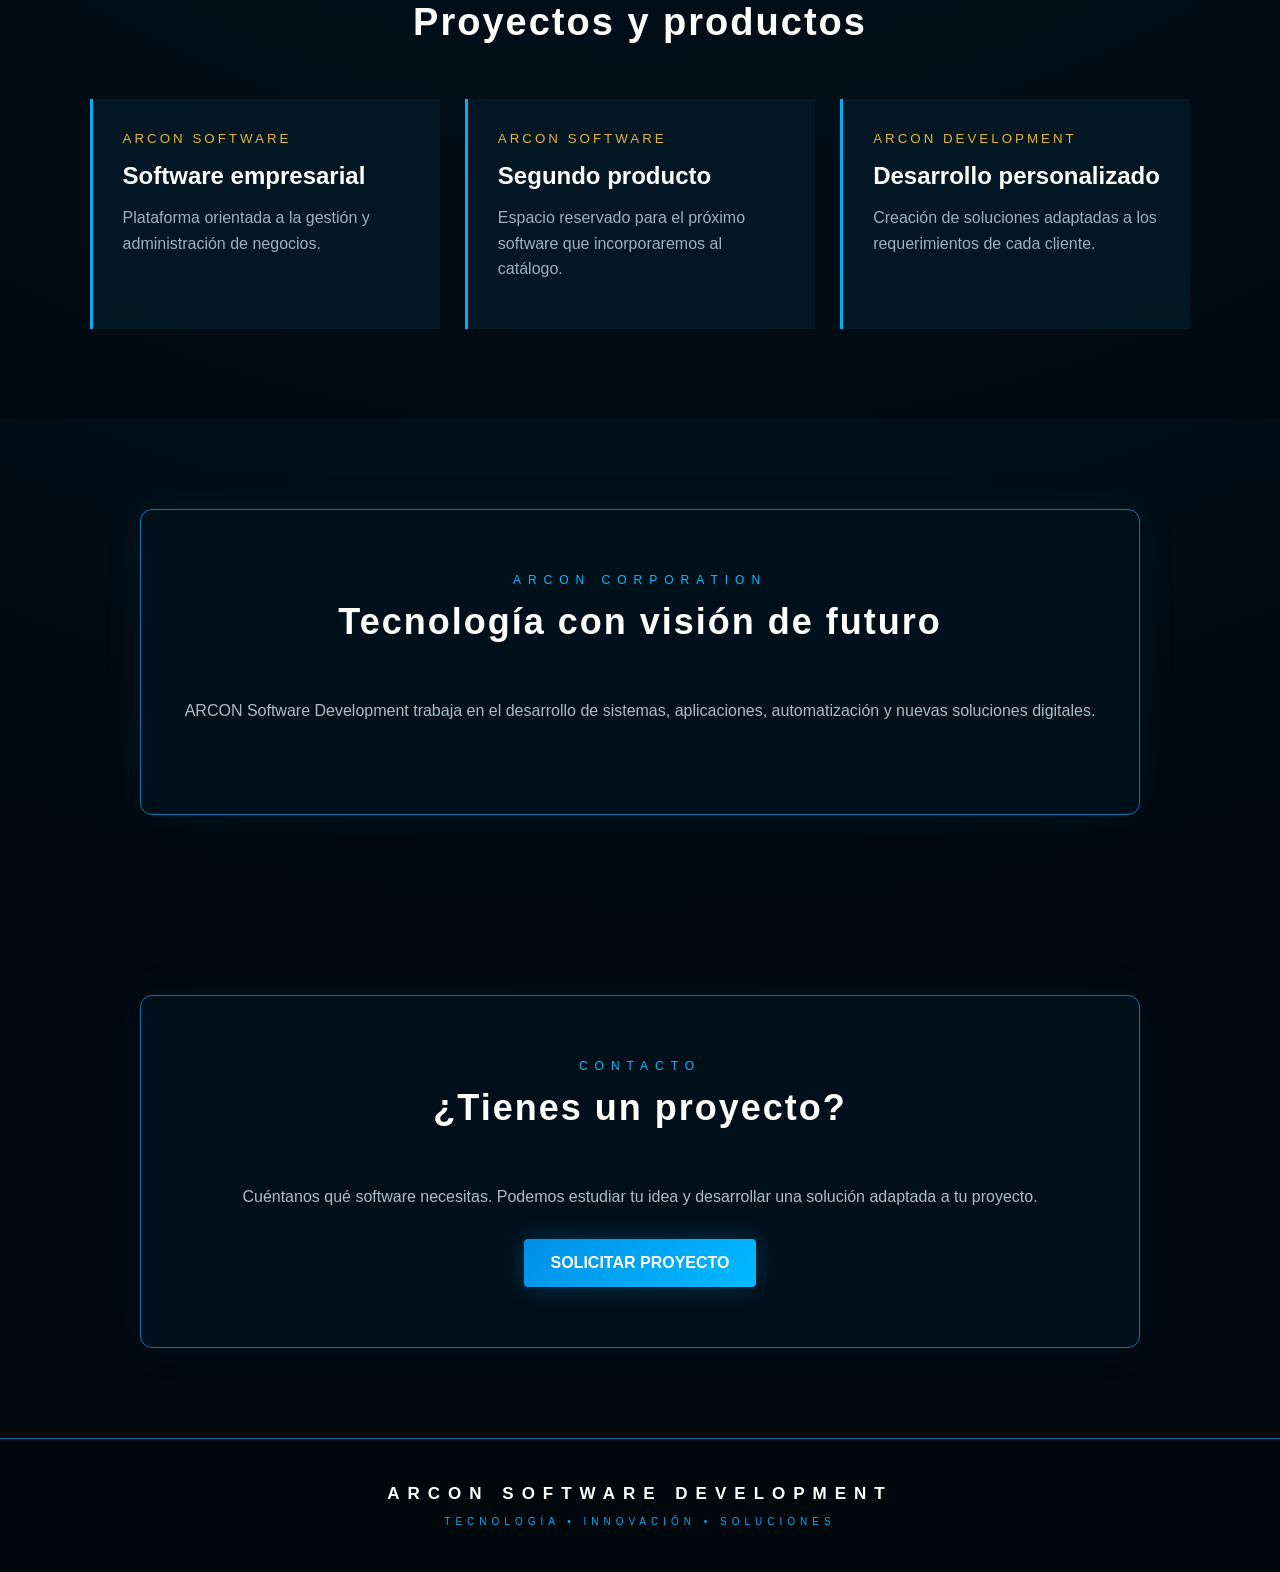
==== commit b6e6dfd0: "Corregir boton Solicitar Proyecto" ====
--- a/index.html
+++ b/index.html
@@ -679,8 +679,11 @@
         <a href="#contacto">Contacto</a>
     </nav>
 
-    <a class="quote-btn" href="#contacto">
-        SOLICITAR COTIZACIÓN
+    <a
+        class="primary-btn"
+        href="mailto:maduroalcantaraempresasarcon@gmail.com?subject=Solicitud%20de%20proyecto%20-%20ARCON%20Software"
+    >
+        SOLICITAR PROYECTO
     </a>
 
 </header>
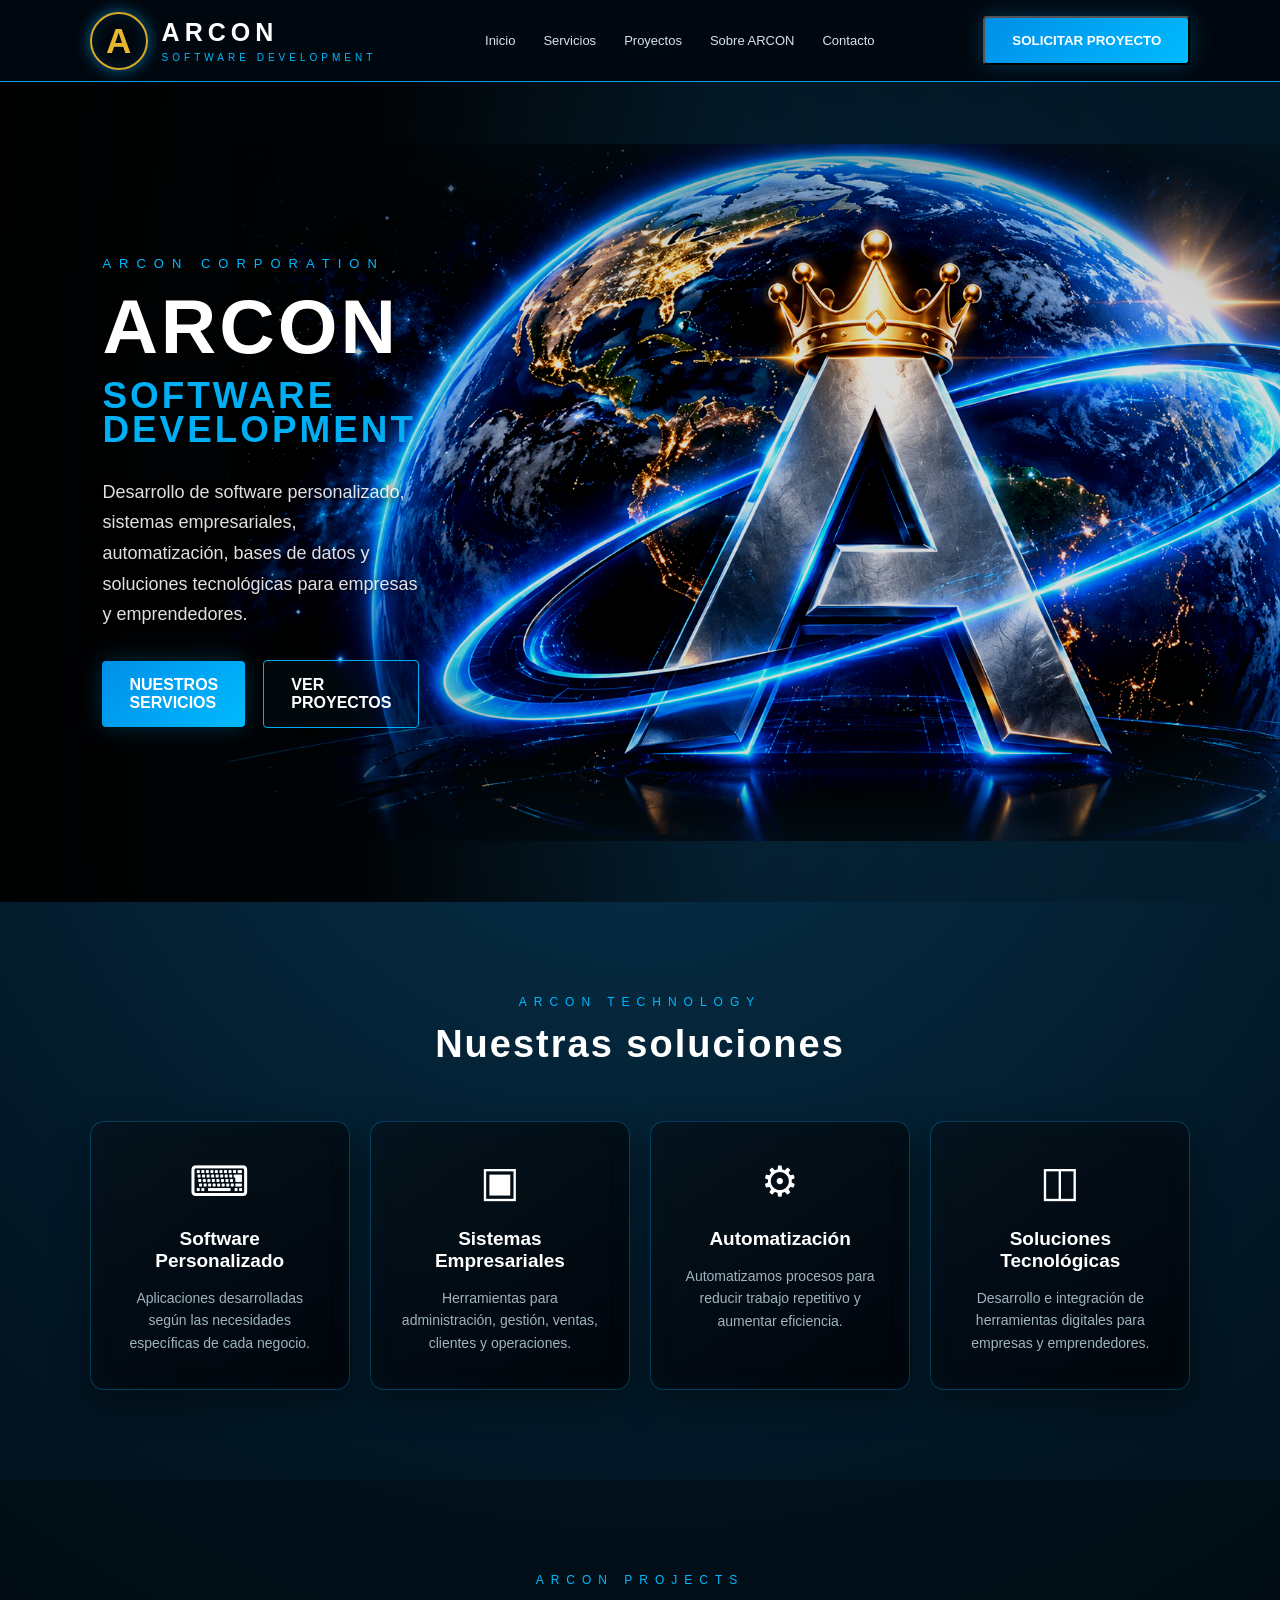
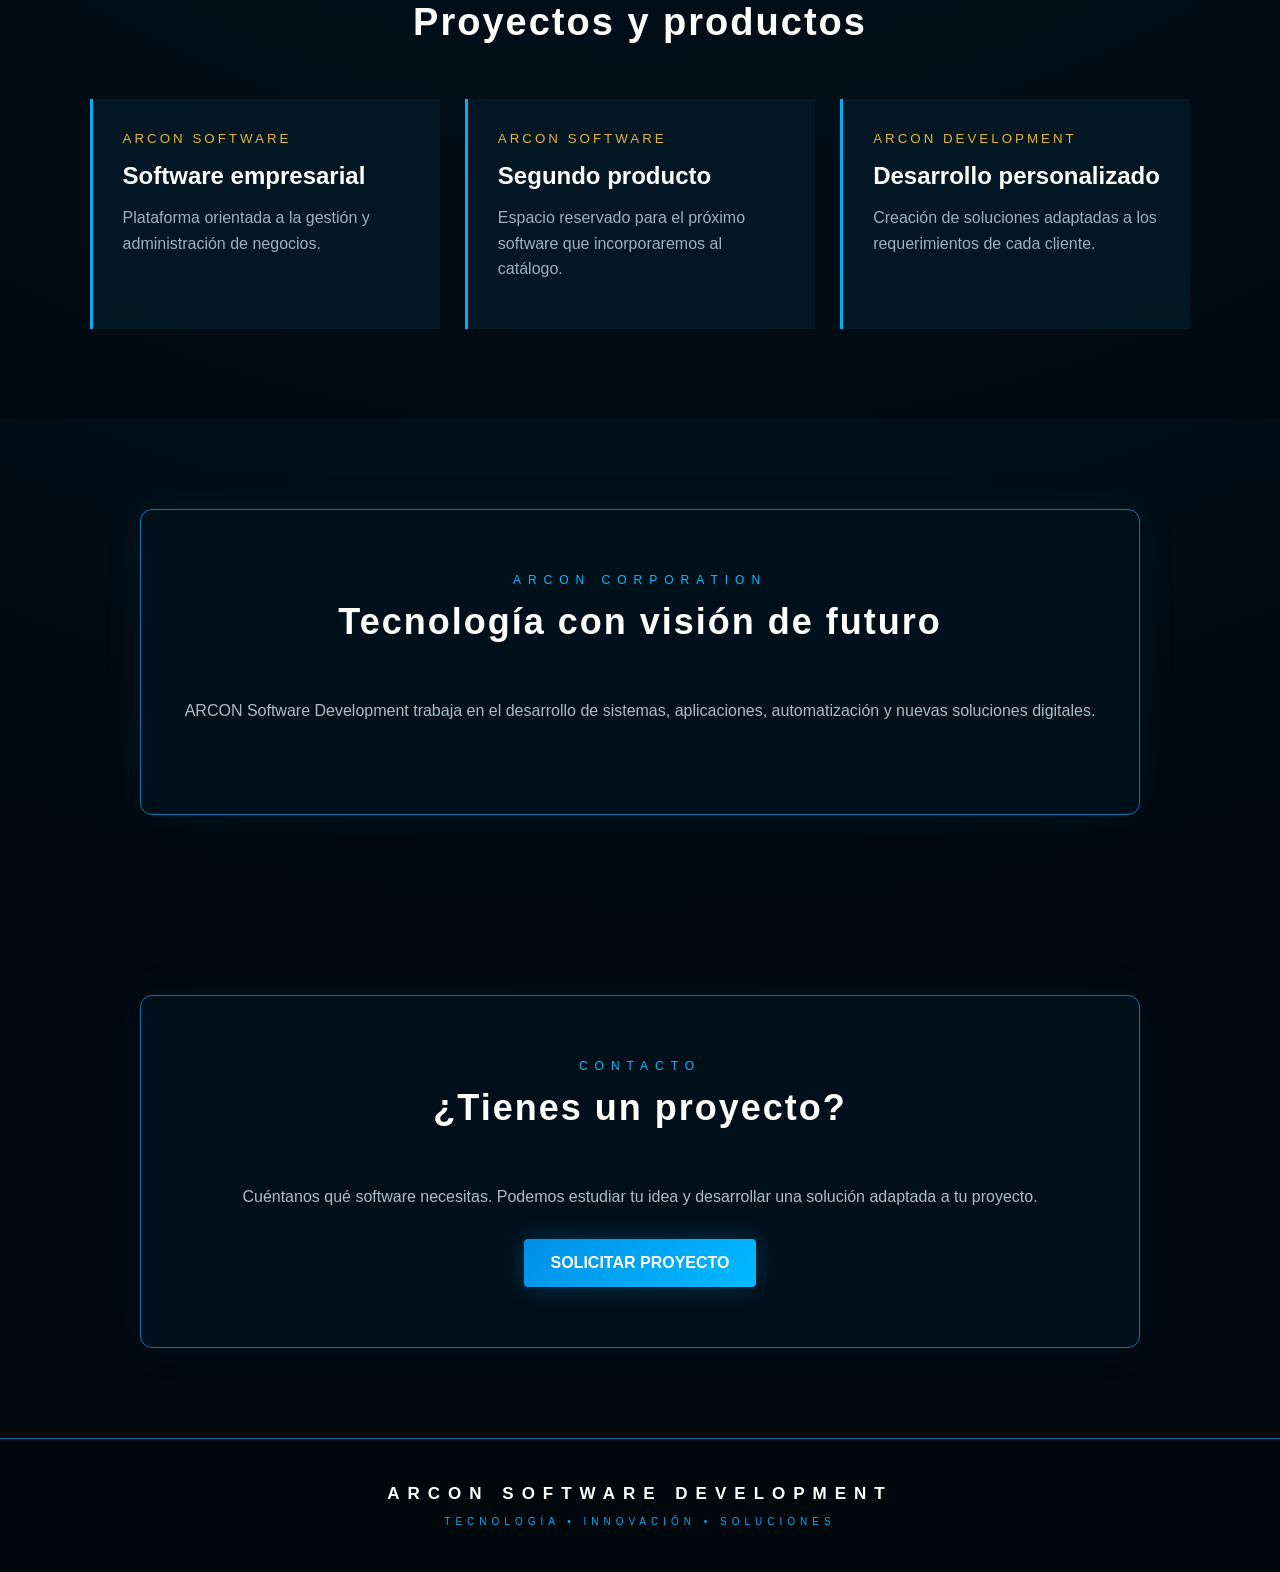
==== commit 61be12cc: "Agregar formulario Solicitar Proyecto" ====
--- a/index.html
+++ b/index.html
@@ -679,12 +679,56 @@
         <a href="#contacto">Contacto</a>
     </nav>
 
-    <a
-        class="primary-btn"
-        href="mailto:maduroalcantaraempresasarcon@gmail.com?subject=Solicitud%20de%20proyecto%20-%20ARCON%20Software"
+   <button
+    type="button"
+    class="primary-btn"
+    onclick="document.getElementById('form-proyecto').style.display='block'; this.style.display='none';"
+>
+    SOLICITAR PROYECTO
+</button>
+
+<div id="form-proyecto" style="display:none; margin-top:30px;">
+
+    <input
+        type="text"
+        id="nombre"
+        placeholder="Tu nombre"
+        required
     >
-        SOLICITAR PROYECTO
-    </a>
+
+    <input
+        type="email"
+        id="correo"
+        placeholder="Tu correo"
+        required
+    >
+
+    <input
+        type="tel"
+        id="telefono"
+        placeholder="Teléfono"
+    >
+
+    <select id="tipo-proyecto">
+        <option>Software personalizado</option>
+        <option>Sistema empresarial</option>
+        <option>Automatización</option>
+        <option>Solución tecnológica</option>
+        <option>Otro proyecto</option>
+    </select>
+
+    <textarea
+        id="mensaje"
+        placeholder="Cuéntanos qué software necesitas..."
+        rows="6"
+        required
+    ></textarea>
+
+    <button type="button" class="primary-btn">
+        ENVIAR SOLICITUD
+    </button>
+
+</div>
 
 </header>
 
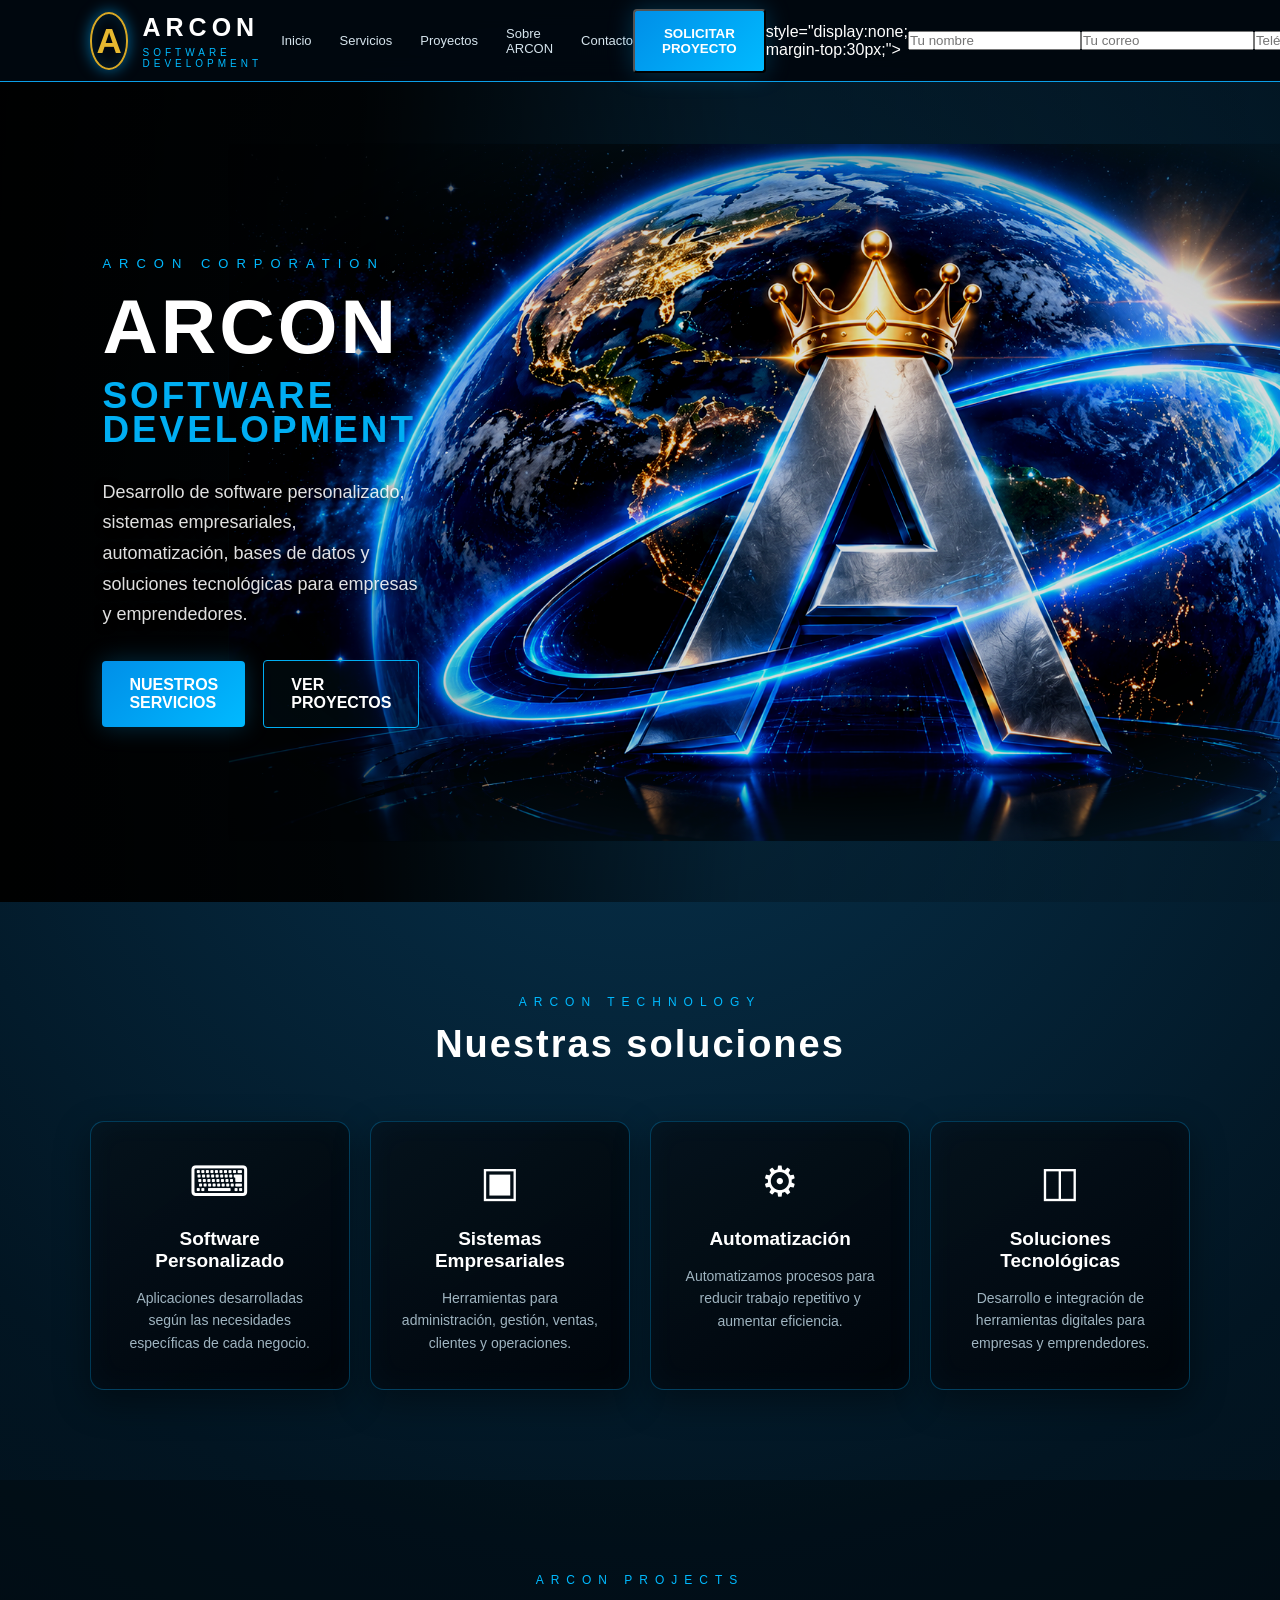
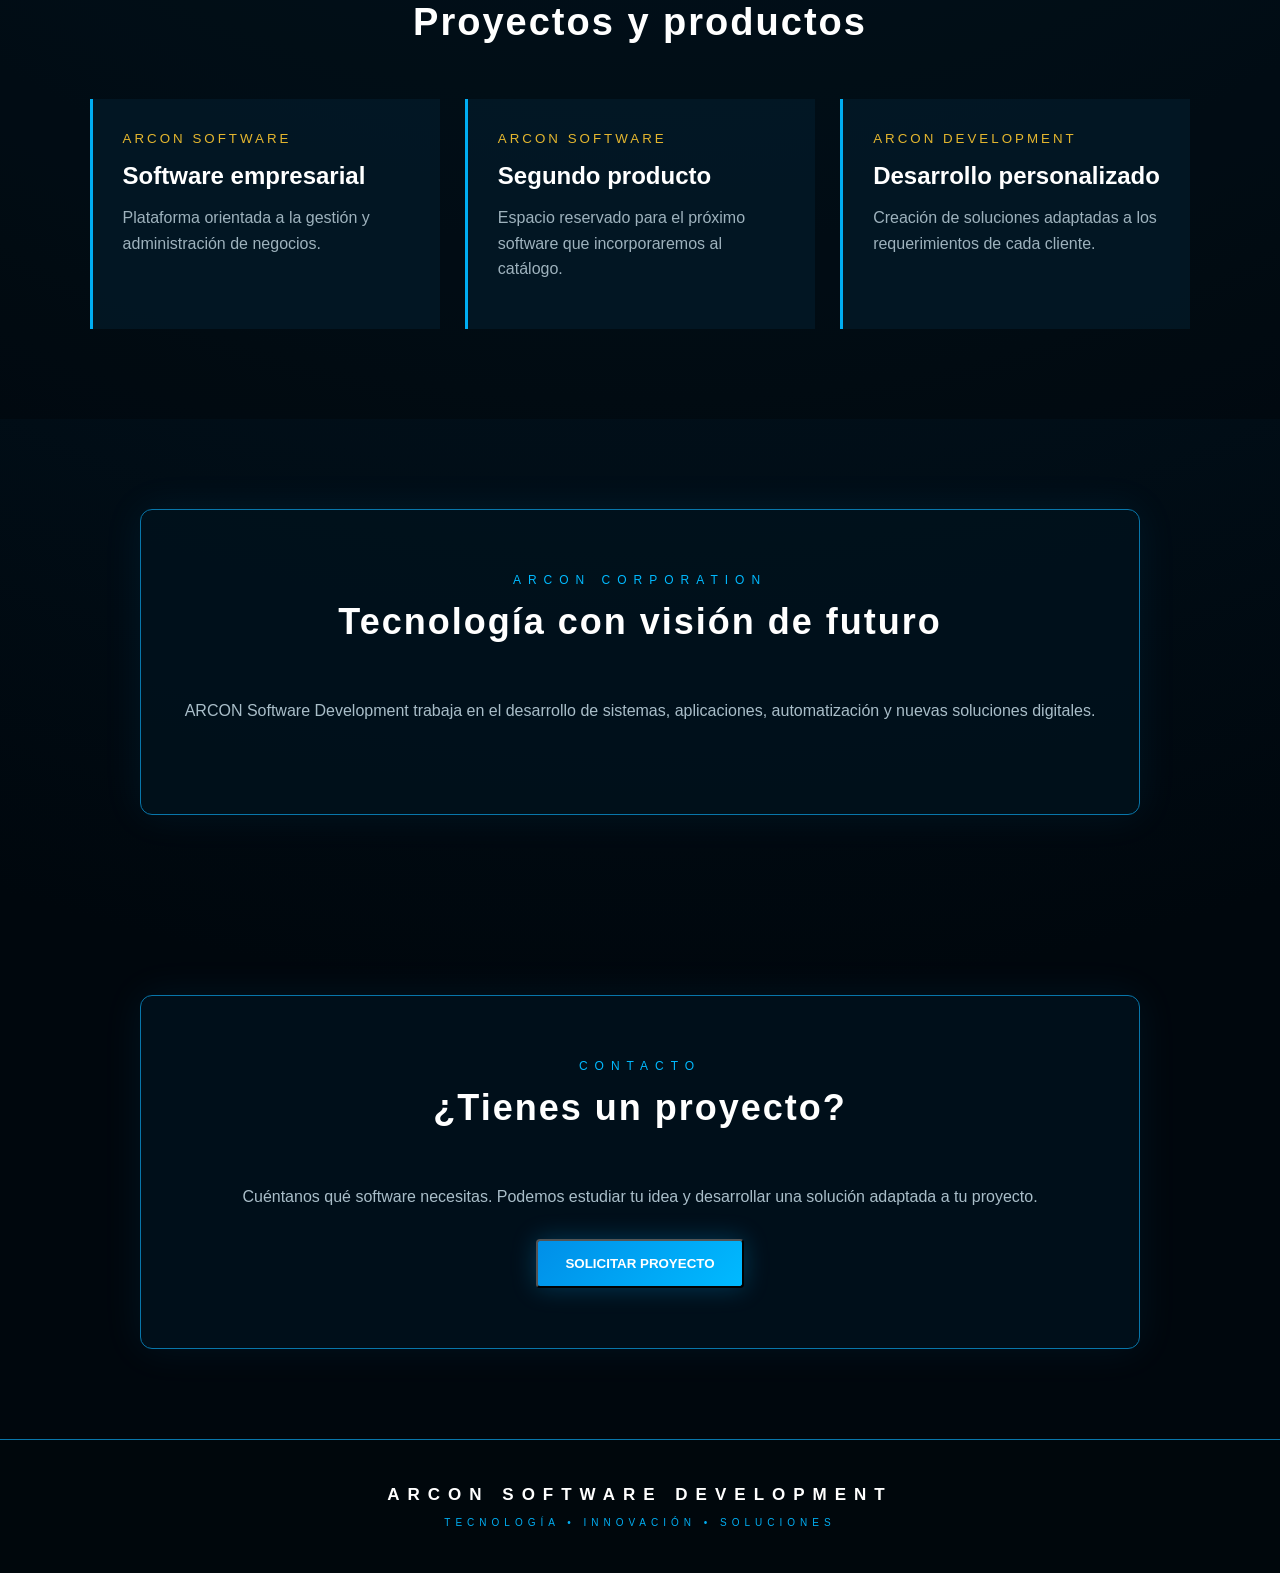
==== commit 38c13f53: "Corregir formulario de proyecto" ====
--- a/index.html
+++ b/index.html
@@ -687,7 +687,7 @@
     SOLICITAR PROYECTO
 </button>
 
-<div id="form-proyecto" style="display:none; margin-top:30px;">
+ style="display:none; margin-top:30px;">
 
     <input
         type="text"
@@ -708,27 +708,6 @@
         id="telefono"
         placeholder="Teléfono"
     >
-
-    <select id="tipo-proyecto">
-        <option>Software personalizado</option>
-        <option>Sistema empresarial</option>
-        <option>Automatización</option>
-        <option>Solución tecnológica</option>
-        <option>Otro proyecto</option>
-    </select>
-
-    <textarea
-        id="mensaje"
-        placeholder="Cuéntanos qué software necesitas..."
-        rows="6"
-        required
-    ></textarea>
-
-    <button type="button" class="primary-btn">
-        ENVIAR SOLICITUD
-    </button>
-
-</div>
 
 </header>
 
@@ -918,12 +897,42 @@
                 una solución adaptada a tu proyecto.
             </p>
 
-            <a
+            <button
+                type="button"
                 class="primary-btn"
-                href="mailto:TU-CORREO-AQUI"
+                onclick="document.getElementById('form-proyecto').style.display='block'; this.style.display='none';"
+                this.style.display='none';"
             >
                 SOLICITAR PROYECTO
-            </a>
+            </button>
+
+            <div id="form-proyecto" style="display:none; margin-top:30px;">
+
+                <input type="text" id="nombre" placeholder="Tu nombre" required>
+
+                <input type="email" id="correo" placeholder="Tu correo" required>
+
+                <input type="tel" id="telefono" placeholder="Teléfono">
+
+                <select id="tipo-proyecto">
+                    <option value="">Selecciona el tipo de proyecto</option>
+                    <option>Software personalizado</option>
+                    <option>Sistema empresarial</option>
+                    <option>Automatización</option>
+                    <option>Solución tecnológica</option>
+                    <option>Otro proyecto</option>
+                </select>
+
+                <textarea
+                    id="mensaje"
+                    placeholder="Cuéntanos qué software necesitas..."
+                    rows="6"
+                    required
+                ></textarea>
+
+               <button type="button" class="primary-btn">
+                   ENVIAR SOLICITUD
+               </button>
 
         </div>
 
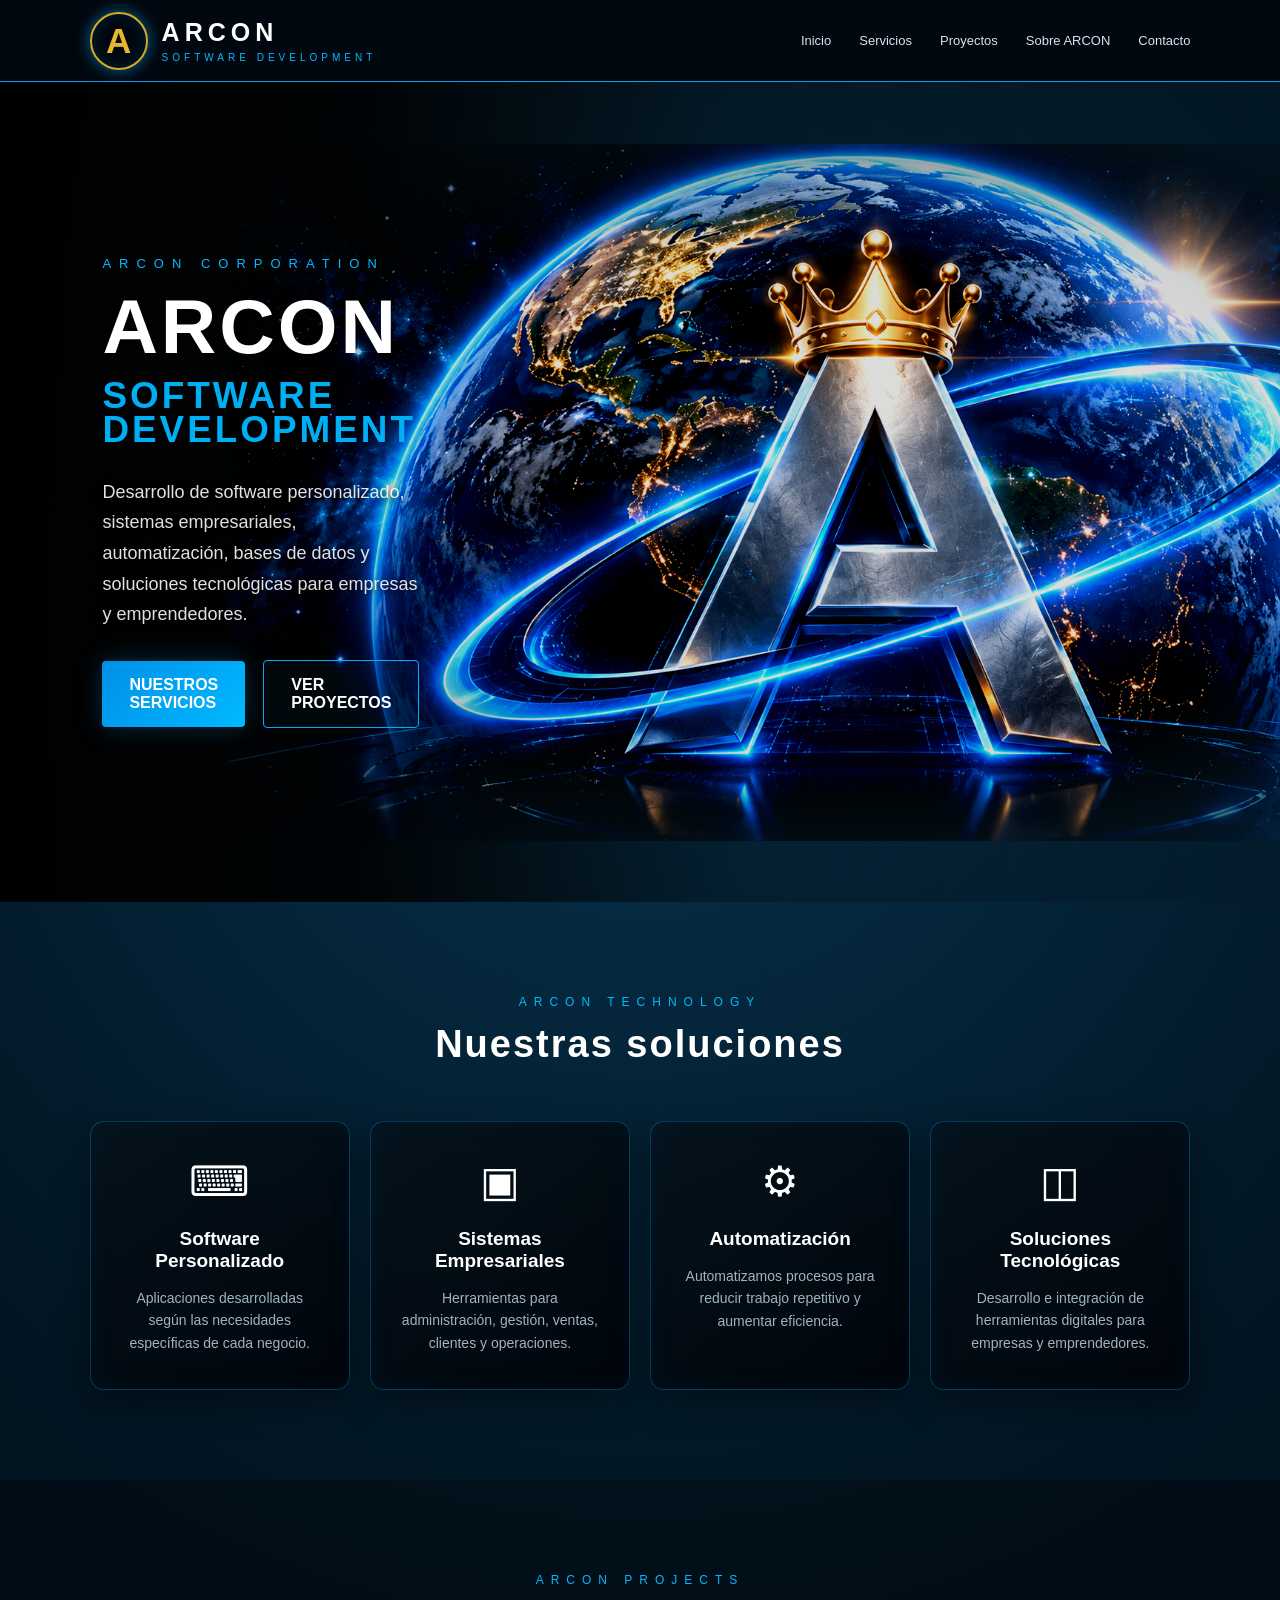
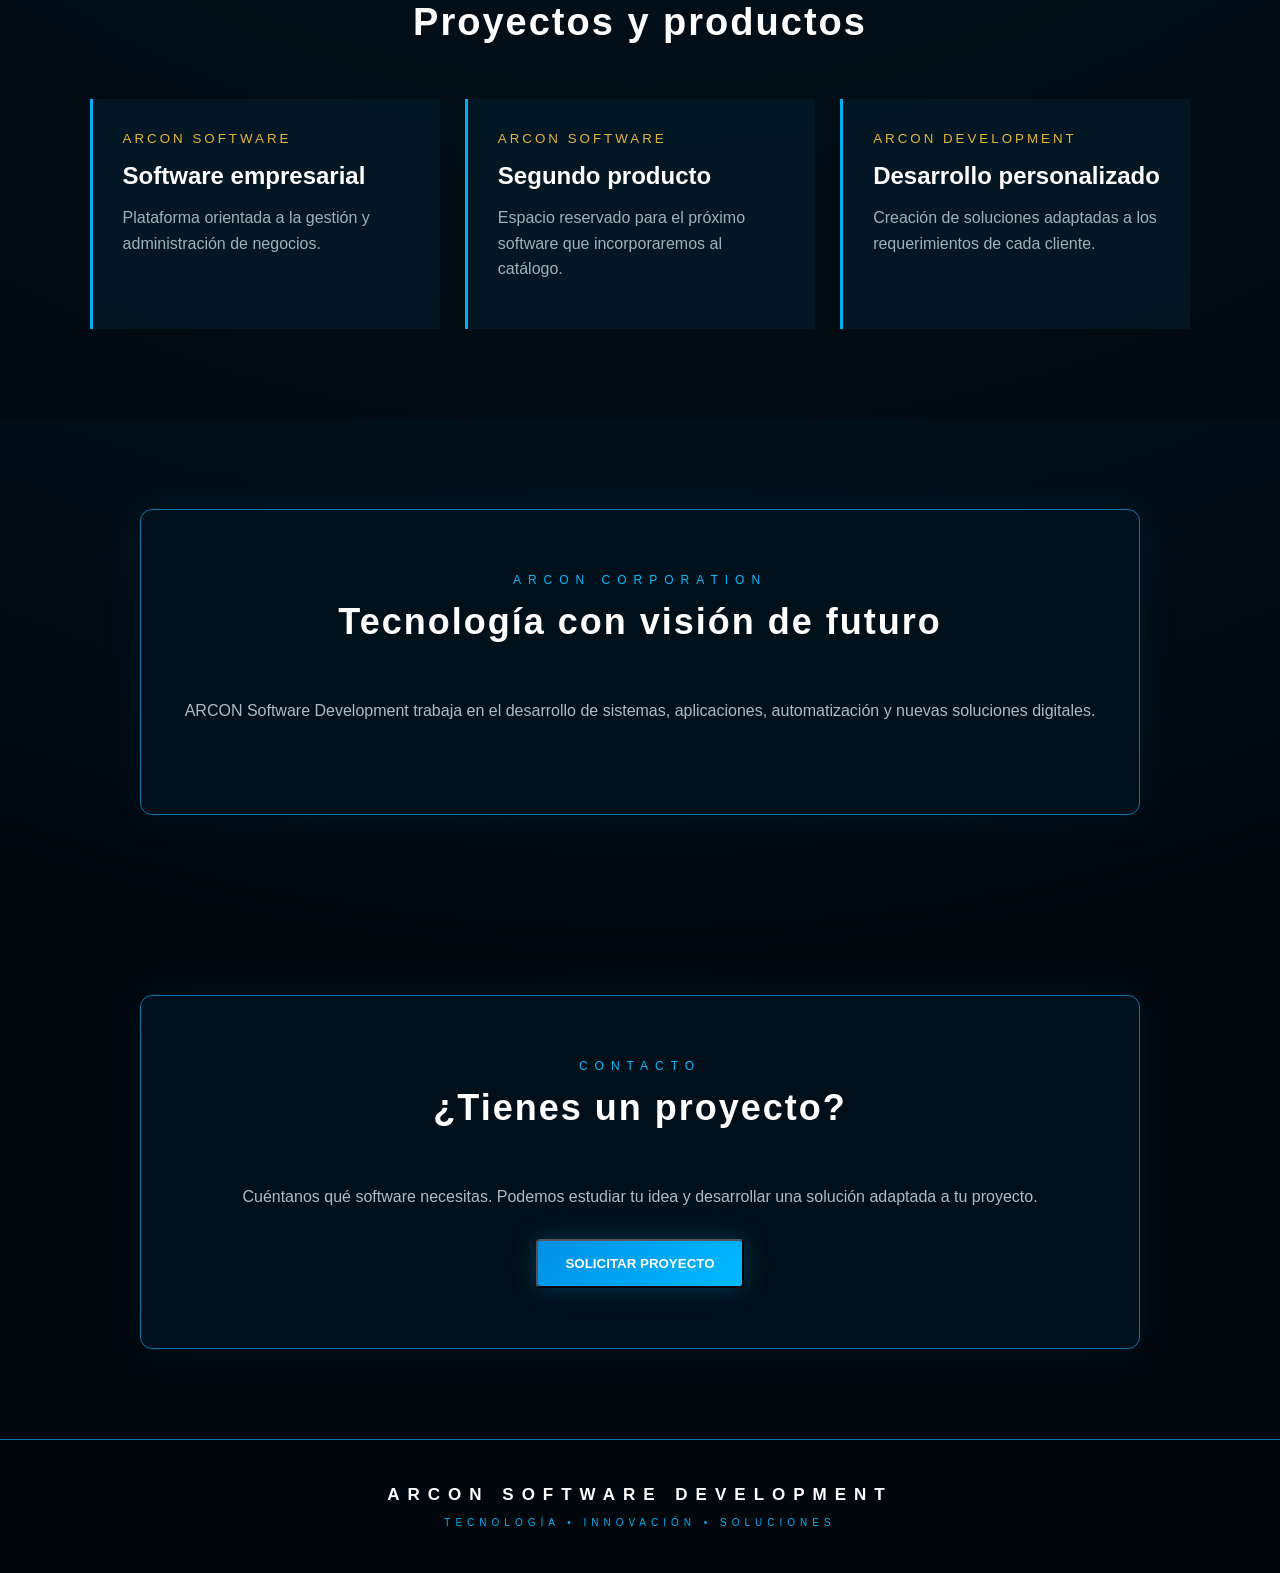
==== commit 5889d77d: "Eliminar formulario duplicado del encabezado" ====
--- a/index.html
+++ b/index.html
@@ -678,37 +678,7 @@
         <a href="#nosotros">Sobre ARCON</a>
         <a href="#contacto">Contacto</a>
     </nav>
-
-   <button
-    type="button"
-    class="primary-btn"
-    onclick="document.getElementById('form-proyecto').style.display='block'; this.style.display='none';"
->
-    SOLICITAR PROYECTO
-</button>
-
- style="display:none; margin-top:30px;">
-
-    <input
-        type="text"
-        id="nombre"
-        placeholder="Tu nombre"
-        required
-    >
-
-    <input
-        type="email"
-        id="correo"
-        placeholder="Tu correo"
-        required
-    >
-
-    <input
-        type="tel"
-        id="telefono"
-        placeholder="Teléfono"
-    >
-
+                                         
 </header>
 
 
@@ -934,7 +904,7 @@
                    ENVIAR SOLICITUD
                </button>
 
-        </div>
+            </div>
 
     </section>
 
